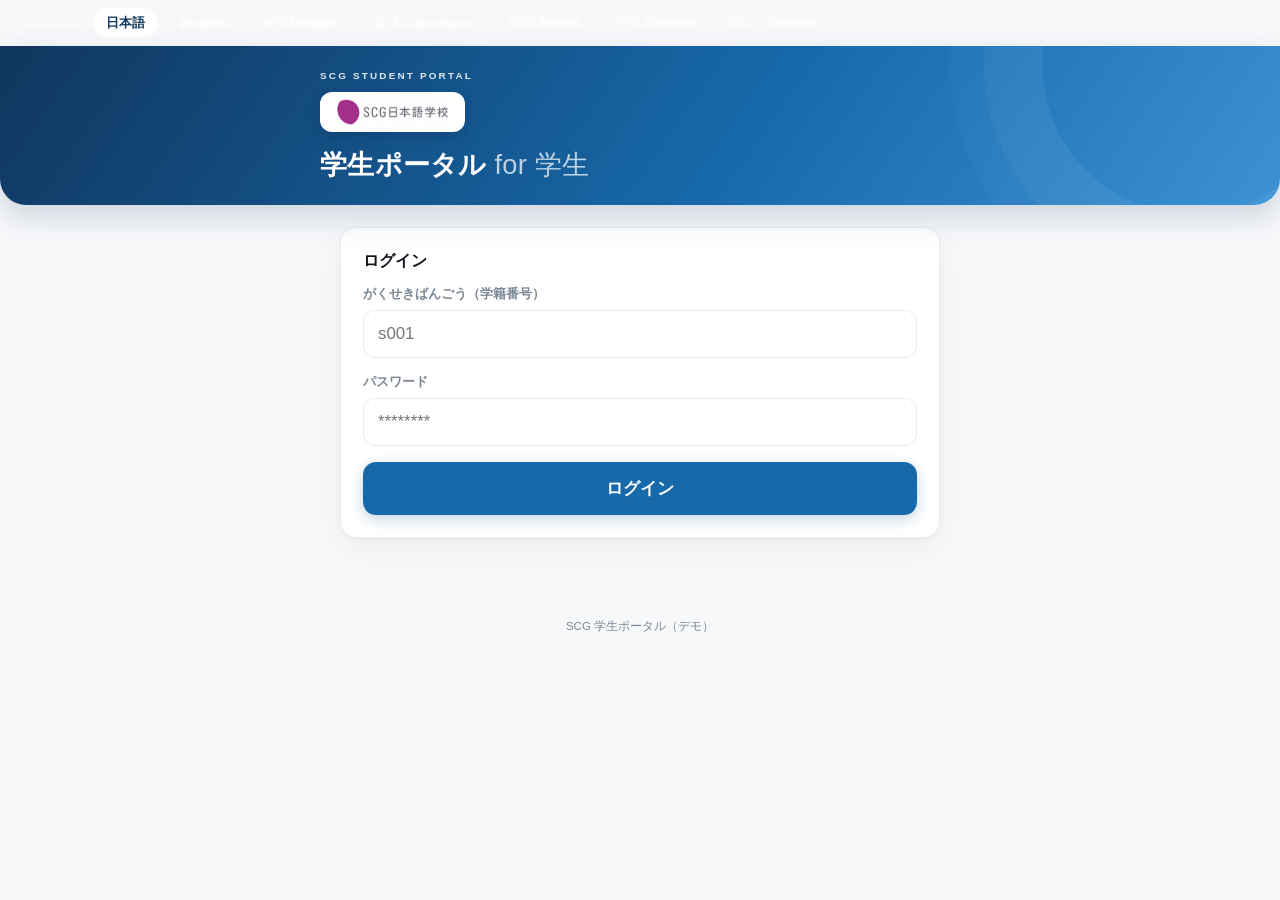
==== src/index.html @ fb4e8580 "学生ポータル: アンケートを4本に（一覧画面・提出済みは下へ沈む）＋定義を1か所に - 定義 assets/surveys.js（しんろ／すまい／アルバイトとけんこう／がくひ）を新設。   学生画面と" ====
<!DOCTYPE html>
<html lang="ja">
<head>
<meta charset="UTF-8">
<meta name="viewport" content="width=device-width, initial-scale=1">
<title>SCG 学生ポータル</title>
<meta name="theme-color" content="#10365e">
<link rel="stylesheet" href="assets/app.css">
<link rel="stylesheet" href="assets/preview.css">
</head>
<body>
<div class="langbar">
  <div class="langin">
    <span class="langlbl">Language</span>
    <button class="lang" type="button" data-lang="ja" aria-pressed="true">日本語</button>
    <button class="lang" type="button" data-lang="en" aria-pressed="false">English</button>
    <button class="lang" type="button" data-lang="bn" aria-pressed="false"><span class="native">বাংলা</span> Bengali</button>
    <button class="lang" type="button" data-lang="my" aria-pressed="false"><span class="native">မြန်မာ</span> Burmese</button>
    <button class="lang" type="button" data-lang="ne" aria-pressed="false"><span class="native">नेपाली</span> Nepali</button>
    <button class="lang" type="button" data-lang="zh" aria-pressed="false"><span class="native">中文</span> Chinese</button>
    <button class="lang" type="button" data-lang="si" aria-pressed="false"><span class="native">සිංහල</span> Sinhala</button>
  </div>
</div>
<header>
  <div class="hin">
    <div class="eyebrow">SCG Student Portal</div>
    <div class="plate"><img src="assets/logo-school.png" alt="学校ロゴ"></div>
    <h1>学生ポータル <span class="thin">for 学生</span></h1>
  </div>
</header>
<main>

  <!-- ログイン -->
  <section id="scr-login" hidden>
    <div class="panel">
      <h2>ログイン</h2>
      <div class="field">
        <label for="in-no">がくせきばんごう（学籍番号）</label>
        <input id="in-no" type="text" autocomplete="username" autocapitalize="none" placeholder="s001">
      </div>
      <div class="field">
        <label for="in-pw">パスワード</label>
        <input id="in-pw" type="password" autocomplete="current-password" placeholder="********">
      </div>
      <button class="btn" id="btn-login">ログイン</button>
      <div class="msg" id="login-msg"></div>
    </div>
  </section>

  <!-- マイページ -->
  <section id="scr-mypage" hidden>
    <div class="panel">
      <div class="me">
        <div class="avatar">🎓</div>
        <div>
          <div class="mename" id="my-name"></div>
          <div class="memeta"><span class="chip" id="my-class"></span><span id="my-no"></span></div>
        </div>
      </div>
    </div>
    <div class="sechead">いま動きます</div>
    <div class="list">
      <button class="row" id="btn-gotest" style="--c:#1769aa">
        <span class="bar"></span>
        <span class="txt">
          <span class="sb">Quiz</span>
          <span class="nm">テストを うける</span>
          <span class="ds">2つから えらぶ もんだい。すぐに てんすうが でます</span>
        </span>
        <span class="go"></span>
      </button>
      <button class="row" id="btn-gosurvey" style="--c:#2f9e44">
        <span class="bar"></span>
        <span class="txt">
          <span class="sb">Survey</span>
          <span class="nm">アンケートに こたえる<span class="badge-done" id="survey-done-badge" hidden>ていしゅつ済み</span></span>
          <span class="ds">しんろ・すまい・アルバイト・がくひ の 4つ</span>
        </span>
        <span class="go"></span>
      </button>
    </div>

    <div class="sechead">これから作る画面（イメージ）</div>
    <div class="list">
      <button class="row" data-go="grades" style="--c:#1769aa"><span class="bar"></span>
        <span class="txt"><span class="sb">Record</span><span class="nm">せいせき（成績）</span>
        <span class="ds">JLPT・JPT・定期試験・模試・出席率</span></span><span class="go"></span></button>
      <button class="row" data-go="news" style="--c:#c77700"><span class="bar"></span>
        <span class="txt"><span class="sb">News</span><span class="nm">おしらせ</span>
        <span class="ds">試験の日程・休みの期間・大事な連絡</span></span><span class="go"></span></button>
      <button class="row" data-go="jobs" style="--c:#7b5cd6"><span class="bar"></span>
        <span class="txt"><span class="sb">Job</span><span class="nm">アルバイト</span>
        <span class="ds">求人と、28時間ルールの注意</span></span><span class="go"></span></button>
      <button class="row" data-go="schools" style="--c:#1f7a8c"><span class="bar"></span>
        <span class="txt"><span class="sb">Schools</span><span class="nm">しんがく先の情報</span>
        <span class="ds">専門学校・大学の一覧と出願の締切</span></span><span class="go"></span></button>
      <button class="row" data-go="voices" style="--c:#0f9b8e"><span class="bar"></span>
        <span class="txt"><span class="sb">Voices</span><span class="nm">せんぱいの声</span>
        <span class="ds">いま進学先にいる卒業生へのインタビュー</span></span><span class="go"></span></button>
    </div>

    <div class="inpanel">
      <div class="msg" id="my-msg"></div>
      <button class="btn ghost" id="btn-logout" style="margin-top:8px;">ログアウト</button>
    </div>
  </section>

  <!-- テスト一覧 -->
  <section id="scr-quizlist" hidden>
    <div class="backrow">
      <button class="backbtn" data-back><i></i> もどる</button>
      <span class="backtitle">テストを うける</span>
    </div>
    <div class="list" id="quiz-list"></div>
    <div class="inpanel"><div class="msg" id="list-msg"></div></div>
  </section>

  <!-- 出題 -->
  <section id="scr-quiz" hidden>
    <div class="panel">
      <div class="qbar">
        <span class="qnum" id="qnum"></span>
        <div class="track"><div class="fill" id="qfill" style="width:0%"></div></div>
      </div>
      <div class="prompt" id="qprompt"></div>
      <button class="choice" id="ch-a"><span class="mark">A</span><span id="ch-a-txt"></span></button>
      <button class="choice" id="ch-b"><span class="mark">B</span><span id="ch-b-txt"></span></button>
      <button class="btn" id="btn-next" disabled style="margin-top:6px;">つぎへ</button>
      <div class="msg" id="quiz-msg"></div>
    </div>
  </section>

  <!-- テスト結果 -->
  <section id="scr-result" hidden>
    <div class="panel">
      <div class="score">
        <div class="big" id="r-score"></div>
        <div class="of" id="r-of"></div>
      </div>
    </div>
    <div class="panel">
      <h2>こたえの かくにん</h2>
      <div id="r-list"></div>
    </div>
    <div class="inpanel">
      <button class="btn" id="btn-r-home">マイページへ もどる</button>
    </div>
  </section>

  <!-- アンケート一覧（まだ → ていしゅつ済み の順。定義は assets/surveys.js） -->
  <section id="scr-surveylist" hidden>
    <div class="backrow">
      <button class="backbtn" data-back><i></i> もどる</button>
      <span class="backtitle">アンケート</span>
    </div>
    <div class="inpanel"><div class="msg" id="surveylist-msg"></div></div>
    <div class="list" id="survey-list"></div>
  </section>

  <!-- アンケート回答（定義から質問を組み立てる） -->
  <section id="scr-survey" hidden>
    <div class="backrow">
      <button class="backbtn" id="btn-survey-back"><i></i> もどる</button>
      <span class="backtitle" id="survey-title"></span>
    </div>
    <div class="panel">
      <div id="survey-intro" style="font-size:.9rem;color:var(--sub);line-height:1.85;margin-bottom:18px;"></div>
      <div id="survey-fields"></div>
      <button class="btn" id="btn-survey-submit">そうしん（送信）</button>
      <div class="msg" id="survey-msg"></div>
    </div>
  </section>

  <!-- ══════ ここから下は「画面イメージ」。Supabaseにはつながらない ══════
       画面イメージは 成績・お知らせ・アルバイト・進学先・先輩の声 の5本だけ。
       テストとアンケートは上の「動く画面」が本物なので、イメージ側には置かない（2026-09-03 重複を削除）。 ══════ -->
  <div class="app" data-lang="ja">


<!-- ══════════ 成績 ══════════ -->
<section data-screen="grades" hidden>
  <div class="backrow"><button class="backbtn" type="button" data-back><i></i> もどる</button></div>

  <div class="panel">
    <h2>出席率</h2>
    <p class="lede">入管が見ている数字です。90%より下げないでください。</p>
    <div class="meter">
      <div class="meterhead">
        <div class="big">94.2<small>%</small></div>
        <span class="pill ok">良好</span>
      </div>
      <div class="track"><div class="fill" style="width:94.2%"></div></div>
      <div class="limit"><i style="left:90%"></i><span style="left:90%">90%ライン</span></div>
    </div>
    <div class="note">今学期は121日のうち<b>7日</b>休んでいます。そのうち2日はまだ理由が届いていません。
      事務所に届を出せば、記録を見直せます。</div>
  </div>

  <div class="panel">
    <h2>JLPT</h2>
    <p class="lede">合格した級は、ずっとあなたのものです。次の試験は 2026年12月7日。</p>
    <div class="ladder">
      <div class="step done"><div class="lv">N5</div><div class="st">合格</div></div>
      <div class="step done"><div class="lv">N4</div><div class="st">合格</div></div>
      <div class="step done"><div class="lv">N3</div><div class="st">合格</div></div>
      <div class="step now"><div class="lv">N2</div><div class="st">申込済</div></div>
      <div class="step"><div class="lv">N1</div><div class="st">—</div></div>
    </div>
    <dl class="kv">
      <dt>前回の結果</dt><dd>N3 — 108 / 180（2025年12月）</dd>
      <dt>申込中</dt><dd>N2 — 2026年12月</dd>
    </dl>
  </div>

  <div class="panel">
    <h2>JPT</h2>
    <p class="lede">いちばん良かった点数を使います。最新の点数ではありません。</p>
    <div class="spark">
      <svg viewBox="0 0 320 88" role="img" aria-label="JPTの点数：2025年10月 445点、2026年2月 480点、2026年5月 520点、2026年7月 555点">
        <line x1="34" y1="8" x2="316" y2="8" stroke="#eceff3" stroke-width="1"></line>
        <line x1="34" y1="34" x2="316" y2="34" stroke="#eceff3" stroke-width="1"></line>
        <line x1="34" y1="60" x2="316" y2="60" stroke="#eceff3" stroke-width="1"></line>
        <text x="30" y="12" text-anchor="end" font-size="9" fill="#7b8794">600</text>
        <text x="30" y="38" text-anchor="end" font-size="9" fill="#7b8794">500</text>
        <text x="30" y="64" text-anchor="end" font-size="9" fill="#7b8794">400</text>
        <path d="M52 74 L140 65 L228 52 L306 43 L306 60 L228 60 L140 60 L52 60 Z" fill="#1769aa" opacity=".08"></path>
        <polyline points="52,74 140,65 228,52 306,43" fill="none" stroke="#1769aa" stroke-width="2.5"
          stroke-linecap="round" stroke-linejoin="round"></polyline>
        <circle cx="52" cy="74" r="3" fill="#fff" stroke="#1769aa" stroke-width="2"></circle>
        <circle cx="140" cy="65" r="3" fill="#fff" stroke="#1769aa" stroke-width="2"></circle>
        <circle cx="228" cy="52" r="3" fill="#fff" stroke="#1769aa" stroke-width="2"></circle>
        <circle cx="306" cy="43" r="4.5" fill="#1769aa"></circle>
        <text x="306" y="33" text-anchor="end" font-size="11" font-weight="700" fill="#10365e">555</text>
      </svg>
      <div class="sparkfoot"><span>2025-10</span><span>2026-02</span><span>2026-05</span><span>2026-07</span></div>
    </div>
  </div>

  <div class="panel">
    <h2>定期試験 — 2026年度 第1回</h2>
    <p class="lede">科目ごとに重みが違います。点数のほとんどは文法で決まります。</p>
    <div class="meterhead" style="margin-top:2px">
      <div class="big">78<small> / 100</small></div>
      <span class="pill ok">クラス平均（71）より上</span>
    </div>
    <div class="skills">
      <div class="skill">
        <span class="nmw">文法 <em>配点 60</em></span><span class="sc">49<s> / 60</s></span>
        <span class="t"><i style="width:81.7%"></i></span>
      </div>
      <div class="skill">
        <span class="nmw">会話 <em>配点 20</em></span><span class="sc">17<s> / 20</s></span>
        <span class="t"><i style="width:85%"></i></span>
      </div>
      <div class="skill">
        <span class="nmw">漢字 <em>配点 10</em></span><span class="sc">8<s> / 10</s></span>
        <span class="t"><i style="width:80%"></i></span>
      </div>
      <div class="skill low">
        <span class="nmw">読解 <em>配点 5</em></span><span class="sc">2<s> / 5</s></span>
        <span class="t"><i style="width:40%"></i></span>
      </div>
      <div class="skill">
        <span class="nmw">聴解 <em>配点 5</em></span><span class="sc">2<s> / 5</s></span>
        <span class="t"><i style="width:40%"></i></span>
      </div>
    </div>
    <div class="note">いま一番弱いのは読解です。この試験では5点しかありませんが、
      <b>JLPTでは60点</b>あります。12月までに練習しておきましょう。</div>
  </div>

  <div class="panel">
    <h2>模試（N2）</h2>
    <div class="meterhead" style="margin-top:2px">
      <div class="big">112<small> / 180</small></div>
      <span class="pill warn">ぎりぎり</span>
    </div>
    <dl class="kv">
      <dt>言語知識</dt><dd>41 / 60</dd>
      <dt>読解</dt><dd>28 / 60</dd>
      <dt>聴解</dt><dd>43 / 60</dd>
    </dl>
    <div class="note">模試は「<b>まだ早い</b>」と教えてくれますが、「受かる」とは言えません。
      去年N2に合格した人は、この模試で<b>110点以上</b>でした。ちょうどその線の上です。</div>
  </div>

  <div class="panel">
    <h2>これまでの伸び</h2>
    <p class="lede">定期試験の点数を、学期ごとに並べています。</p>
    <div class="hist">
      <div class="hrow"><span class="hl">2025 第2回</span><span class="ht"><i style="width:58%"></i></span>
        <span class="hv">58</span></div>
      <div class="hrow"><span class="hl">2025 第3回</span><span class="ht"><i style="width:64%"></i></span>
        <span class="hv">64<em class="up">+6</em></span></div>
      <div class="hrow"><span class="hl">2026 第1回</span><span class="ht"><i style="width:71%"></i></span>
        <span class="hv">71<em class="up">+7</em></span></div>
      <div class="hrow"><span class="hl">2026 第2回</span><span class="ht"><i style="width:78%"></i></span>
        <span class="hv">78<em class="up">+7</em></span></div>
    </div>
    <div class="note">毎回、上がっています。点数の大半は文法なので、そこは今のやり方を続けてください。
      あとは読解に時間を使いましょう。</div>
  </div>

  <div class="panel">
    <h2>月ごとの出席率</h2>
    <p class="lede">1か月低くても問題ありません。3か月続くと危ないです。</p>
    <div class="months">
      <div class="mo"><div class="mb"><i style="height:97%"></i></div><div class="ml">4月</div><div class="mv">97%</div></div>
      <div class="mo"><div class="mb"><i style="height:95%"></i></div><div class="ml">5月</div><div class="mv">95%</div></div>
      <div class="mo"><div class="mb warn"><i style="height:88%"></i></div><div class="ml">6月</div><div class="mv">88%</div></div>
      <div class="mo"><div class="mb"><i style="height:96%"></i></div><div class="ml">7月</div><div class="mv">96%</div></div>
      <div class="mo"><div class="mb"><i style="height:93%"></i></div><div class="ml">8月</div><div class="mv">93%</div></div>
      <div class="mo"><div class="mb"><i style="height:96%"></i></div><div class="ml">9月</div><div class="mv">96%</div></div>
    </div>
    <div class="note">6月が低いのは、1週間に5日休んだためです。3日以上体調が悪いときは事務所に連絡してください。
      診断書があれば、記録の付け方が変わります。</div>
  </div>
</section>

<!-- ══════════ お知らせ ══════════ -->
<section data-screen="news" hidden>
  <div class="backrow"><button class="backbtn" type="button" data-back><i></i> もどる</button></div>
  <div class="sechead"><span>学校からのお知らせ</span><span class="upd">更新 2026-09-03</span></div>
  <div class="list">
    <div class="item unread">
      <div class="top"><span class="date">2026-09-02</span><span class="pill ng">重要</span></div>
      <div class="ttl">12月JLPTの申込は 9月19日まで</div>
      <div class="bd">申込は学校がまとめて行います。9月19日（金）までに、3,500円と写真1枚を事務所へ。
        これを逃すと、12月の試験は受けられません。</div>
    </div>
    <div class="item unread">
      <div class="top"><span class="date">2026-09-01</span><span class="pill ng">ビザ</span></div>
      <div class="ttl">在留カードの更新は3か月前から</div>
      <div class="bd">2027年3月より前に期限が来る人は、今月中に事務所へ来てください。
        入管は出席率を見ます。先に「成績」の画面で自分の数字を確認しておきましょう。</div>
    </div>
    <div class="item unread">
      <div class="top"><span class="date">2026-08-30</span><span class="pill warn">日程</span></div>
      <div class="ttl">定期試験：10月8日〜10日</div>
      <div class="bd">A-1クラスは午前です（奇数のクラスが午前）。10分前には来てください。
        鉛筆と学生証を忘れずに。</div>
    </div>
    <div class="item">
      <div class="top"><span class="date">2026-08-28</span><span class="pill flat">イベント</span></div>
      <div class="ttl">オープンキャンパスのバス — 10月12日 9:00</div>
      <div class="bd">大阪の専門学校3校をまわる無料バスです。20席。
        10月5日までに、職員室前の紙に名前を書いてください。</div>
    </div>
    <div class="item">
      <div class="top"><span class="date">2026-08-22</span><span class="pill flat">休み</span></div>
      <div class="ttl">9月21日〜25日は学校が休みです</div>
      <div class="bd">秋休みです。事務所も閉まります。アルバイト先に出す証明書が必要な人は、
        9月19日までに申し込んでください。</div>
    </div>
    <div class="item">
      <div class="top"><span class="date">2026-08-18</span><span class="pill warn">健康</span></div>
      <div class="ttl">健康診断（無料） — 9月30日</div>
      <div class="bd">全員参加です。30分くらいで終わります。2時間前から食べないでください。
        自分の時間は掲示板に貼ってあります。</div>
    </div>
    <div class="item">
      <div class="top"><span class="date">2026-08-10</span><span class="pill flat">生活</span></div>
      <div class="ttl">引っ越したら学校にも教えてください</div>
      <div class="bd">住所が変わったら、14日以内に市役所へ届けます。学校にも教えてください。
        入管は在留カードの住所を見ています。</div>
    </div>
    <div class="item">
      <div class="top"><span class="date">2026-08-04</span><span class="pill flat">生活</span></div>
      <div class="ttl">この区のゴミ出しルールが変わりました</div>
      <div class="bd">燃えるゴミは火曜と金曜、プラスチックは水曜になりました。
        6か国語の絵入り案内が、玄関の掲示板にあります。</div>
    </div>
  </div>
</section>

<!-- ══════════ アルバイト ══════════ -->
<section data-screen="jobs" hidden>
  <div class="backrow"><button class="backbtn" type="button" data-back><i></i> もどる</button></div>

  <div class="panel">
    <h2>応募する前に</h2>
    <p class="lede">これは学校の決まりではなく、入管の決まりです。</p>
    <div class="note">働けるのは<b>1週間に28時間</b>までです。長い休みの期間は1日8時間まで。
      在留カードに<b>資格外活動許可</b>が必要です。
      働いてはいけない仕事もあります（お酒を出す店、パチンコなど）。</div>
    <div class="note" style="margin-top:9px"><b>まず事務所に相談してください。</b>求人の紙を持ってきてください。
      先生が時間と仕事の内容を一緒に確認します。5分で終わりますが、これで在留資格を守れた学生がいます。</div>
  </div>

  <div class="sechead"><span>募集中の仕事</span><span class="upd">更新 2026-08-28</span></div>
  <div class="list">
    <div class="item">
      <div class="top"><span class="pill ok">募集中</span><span class="date">2026-08-28 掲載</span></div>
      <div class="ttl">コンビニ — 朝のシフト</div>
      <dl class="kv">
        <dt>時給</dt><dd>1,150円</dd>
        <dt>時間</dt><dd>6:00〜9:00 · 週3〜4日</dd>
        <dt>場所</dt><dd>学校から徒歩8分</dd>
        <dt>日本語</dt><dd>N4以上</dd>
        <dt>ひとこと</dt><dd>午前の授業の人に向いています（学校の前に終わります）</dd>
      </dl>
    </div>
    <div class="item">
      <div class="top"><span class="pill ok">募集中</span><span class="date">2026-08-26 掲載</span></div>
      <div class="ttl">スーパー — 品出し</div>
      <dl class="kv">
        <dt>時給</dt><dd>1,180円</dd>
        <dt>時間</dt><dd>18:00〜21:00 · 週4日</dd>
        <dt>場所</dt><dd>自転車で12分</dd>
        <dt>日本語</dt><dd>N5以上</dd>
        <dt>ひとこと</dt><dd>お客さんと話すことは少ないです</dd>
      </dl>
    </div>
    <div class="item">
      <div class="top"><span class="pill ok">募集中</span><span class="date">2026-08-20 掲載</span></div>
      <div class="ttl">ホテル — 客室清掃</div>
      <dl class="kv">
        <dt>時給</dt><dd>1,220円</dd>
        <dt>時間</dt><dd>10:00〜15:00 · 土日</dd>
        <dt>場所</dt><dd>京都駅の近く</dd>
        <dt>日本語</dt><dd>N5以上</dd>
        <dt>ひとこと</dt><dd>土日だけなので、28時間を超えにくいです</dd>
      </dl>
    </div>
    <div class="item">
      <div class="top"><span class="pill warn">あと2人</span><span class="date">2026-08-14 掲載</span></div>
      <div class="ttl">飲食店 — キッチン補助</div>
      <dl class="kv">
        <dt>時給</dt><dd>1,100円（まかない付き）</dd>
        <dt>時間</dt><dd>17:30〜21:30 · 週3日</dd>
        <dt>場所</dt><dd>徒歩15分</dd>
        <dt>日本語</dt><dd>N4以上</dd>
        <dt>ひとこと</dt><dd>洗い物と仕込みです。接客はありません。</dd>
      </dl>
    </div>
    <div class="item">
      <div class="top"><span class="pill warn">あと2人</span><span class="date">2026-08-08 掲載</span></div>
      <div class="ttl">倉庫 — 荷物の仕分け</div>
      <dl class="kv">
        <dt>時給</dt><dd>1,300円</dd>
        <dt>時間</dt><dd>9:00〜14:00 · 土日</dd>
        <dt>場所</dt><dd>電車で25分</dd>
        <dt>日本語</dt><dd>なくても大丈夫</dd>
        <dt>ひとこと</dt><dd>体を使う仕事です。安全靴は貸してもらえます。</dd>
      </dl>
    </div>
    <div class="item">
      <div class="top"><span class="pill flat">締切</span><span class="date">2026-07-30 掲載</span></div>
      <div class="ttl">弁当工場 — 夕方のシフト</div>
      <dl class="kv">
        <dt>時給</dt><dd>1,100円</dd>
        <dt>時間</dt><dd>17:00〜21:00</dd>
        <dt>場所</dt><dd>バスで20分</dd>
        <dt>日本語</dt><dd>なくても大丈夫</dd>
      </dl>
    </div>
  </div>
</section>

<!-- ══════════ 進学先 ══════════ -->
<section data-screen="schools" hidden>
  <div class="backrow"><button class="backbtn" type="button" data-back><i></i> もどる</button></div>
  <div class="panel">
    <h2>進学先の情報</h2>
    <p class="lede">この3年で、この学校から進学した先です。
      出願の締切は「もうすぐ」ではなく、日付で書いてあります。</p>
    <div class="note">赤い点は、締切まで6週間を切っているという意味です。
      このページは人が手で更新しています。学校のホームページも必ず確認してください。</div>
  </div>

  <div class="sechead"><span>専門学校</span><span class="upd">更新 2026-08-25</span></div>
  <div class="list">
    <div class="sc-card">
      <div class="sc-top">
        <span class="sc-logo">IT</span>
        <span>
          <span class="sc-nm">大阪情報ITカレッジ</span>
          <span class="sc-me">大阪 · 2年 · 2026年に3名が進学</span>
        </span>
      </div>
      <div class="sc-tags"><span class="tag">N2必要</span><span class="tag">寮あり</span>
        <span class="tag">奨学金</span><span class="tag">年 1,180,000円</span></div>
      <div class="deadline"><span class="dot"></span>出願締切 2026-10-15 · オープンキャンパス 2026-09-28</div>
    </div>
    <div class="sc-card">
      <div class="sc-top">
        <span class="sc-logo">HT</span>
        <span>
          <span class="sc-nm">京都ホテル・観光専門学校</span>
          <span class="sc-me">京都 · 2年 · 2026年に5名が進学</span>
        </span>
      </div>
      <div class="sc-tags"><span class="tag">N3必要</span><span class="tag">インターン</span>
        <span class="tag">制服あり</span><span class="tag">年 1,050,000円</span></div>
      <div class="deadline"><span class="dot"></span>出願締切 2026-10-31 · オープンキャンパス 2026-10-05</div>
    </div>
    <div class="sc-card">
      <div class="sc-top">
        <span class="sc-logo">介護</span>
        <span>
          <span class="sc-nm">関西介護福祉カレッジ</span>
          <span class="sc-me">大阪 · 2年 · 2026年に2名が進学</span>
        </span>
      </div>
      <div class="sc-tags"><span class="tag">N3必要</span><span class="tag">卒業後の就職あり</span>
        <span class="tag">学費減免</span><span class="tag">年 980,000円</span></div>
      <div class="deadline"><span class="dot"></span>出願締切 2026-10-20 · オープンキャンパス 2026-09-21</div>
    </div>
    <div class="sc-card">
      <div class="sc-top">
        <span class="sc-logo">DA</span>
        <span>
          <span class="sc-nm">神戸デザイン&amp;アニメ学院</span>
          <span class="sc-me">神戸 · 3年 · 2025年に1名が進学</span>
        </span>
      </div>
      <div class="sc-tags"><span class="tag">N2必要</span><span class="tag">作品提出あり</span>
        <span class="tag">年 1,320,000円</span></div>
      <div class="deadline far"><span class="dot"></span>出願締切 2026-12-05 · オープンキャンパス 2026-11-09</div>
    </div>
  </div>

  <div class="sechead"><span>大学</span><span class="upd">更新 2026-08-25</span></div>
  <div class="list">
    <div class="sc-card">
      <div class="sc-top">
        <span class="sc-logo">大A</span>
        <span>
          <span class="sc-nm">関西国際大学 — 経営学部</span>
          <span class="sc-me">大阪 · 4年 · 2026年に1名が進学</span>
        </span>
      </div>
      <div class="sc-tags"><span class="tag">N2必要</span><span class="tag">EJU必要</span>
        <span class="tag">日本語で面接</span><span class="tag">年 1,240,000円</span></div>
      <div class="deadline far"><span class="dot"></span>出願締切 2026-11-28 · EJUは11月試験</div>
    </div>
    <div class="sc-card">
      <div class="sc-top">
        <span class="sc-logo">大B</span>
        <span>
          <span class="sc-nm">京都文化大学 — グローバル学部</span>
          <span class="sc-me">京都 · 4年 · まだ進学者なし</span>
        </span>
      </div>
      <div class="sc-tags"><span class="tag">N2必要</span><span class="tag">EJU必要</span>
        <span class="tag">小論文</span><span class="tag">年 1,380,000円</span></div>
      <div class="deadline far"><span class="dot"></span>出願締切 2026-12-12</div>
    </div>
  </div>
</section>

<!-- ══════════ 先輩の声 ══════════ -->
<section data-screen="voices" hidden>
  <div class="backrow"><button class="backbtn" type="button" data-back><i></i> もどる</button></div>
  <div class="panel">
    <h2>先輩の声</h2>
    <p class="lede">卒業生に、同じ6つの質問をしています。だから学校どうしを同じ形で比べられます。
      1〜2年前に、この教室に座っていた人たちです。</p>
  </div>
  <div class="sechead"><span>インタビュー</span><span class="upd">更新 2026-07-15</span></div>
  <div class="list">
    <div class="voice">
      <div class="who">
        <span class="ini">A</span>
        <span><span class="nmv">卒業生 A さん</span><span class="sch">IT系専門学校（大阪）· 2年生</span></span>
      </div>
      <dl>
        <dt>入学して意外だったこと</dt>
        <dd>ほとんどの授業がグループワークでした。聞いてノートを取るだけだと思っていたのに、
          毎日、日本語で話さないといけません。</dd>
        <dt>学費以外にかかったお金</dt>
        <dd>最初の月に、パソコンと教科書で4万円くらい。</dd>
        <dt>本当に必要な日本語力</dt>
        <dd>募集要項にはN2と書いてありますが、最初の学期はN3くらいの会話でなんとかなります。
          大変なのは教科書を読むほうです。</dd>
        <dt>入学前にやっておけばよかったこと</dt>
        <dd>日本語のタイピング。半年くらい、みんなより遅かったです。</dd>
      </dl>
    </div>
    <div class="voice">
      <div class="who">
        <span class="ini">B</span>
        <span><span class="nmv">卒業生 B さん</span><span class="sch">ホテル・観光専門学校（京都）· 1年生</span></span>
      </div>
      <dl>
        <dt>入学して意外だったこと</dt>
        <dd>制服と髪型の決まりがありました。応募する前は誰も教えてくれませんでした。</dd>
        <dt>1日のスケジュール</dt>
        <dd>8:40 学校、15:30 終わり、17:00〜21:00 アルバイト。水曜日は休みです。</dd>
        <dt>アルバイトとの両立</dt>
        <dd>できます。ただしインターンの月はできません。その前にお金を貯めてください。</dd>
        <dt>入学前にやっておけばよかったこと</dt>
        <dd>敬語の練習。面接の2週間前にやっと覚えました。</dd>
      </dl>
    </div>
    <div class="voice">
      <div class="who">
        <span class="ini">C</span>
        <span><span class="nmv">卒業生 C さん</span><span class="sch">介護福祉の専門学校（大阪）· 2年生</span></span>
      </div>
      <dl>
        <dt>入学して意外だったこと</dt>
        <dd>1年生のうちに、学校が就職先を見つけてくれました。自分で探さなくてよかったです。</dd>
        <dt>学費以外にかかったお金</dt>
        <dd>ほとんどありません。制服が12,000円と、実習用の靴くらい。</dd>
        <dt>本当に必要な日本語力</dt>
        <dd>聴解がいちばん大事です。お年寄りは小さい声で、方言も使います。
          読解は思ったより簡単でした。</dd>
        <dt>入学前にやっておけばよかったこと</dt>
        <dd>決める前に一度、介護施設を見ておくこと。見てから決めたほうがいい仕事です。</dd>
      </dl>
    </div>
    <div class="voice">
      <div class="who">
        <span class="ini">D</span>
        <span><span class="nmv">卒業生 D さん</span><span class="sch">大学 経営学部 · 1年生</span></span>
      </div>
      <dl>
        <dt>入学して意外だったこと</dt>
        <dd>誰も出席を確認しません。何も言われないまま、単位を落とすことがあります。</dd>
        <dt>1日のスケジュール</dt>
        <dd>1日3〜4コマで、あいだが長く空きます。その時間は図書館で使っています。</dd>
        <dt>本当に必要な日本語力</dt>
        <dd>書く力です。どの授業も最後に800〜1,200字のレポートが出ます。</dd>
        <dt>入学前にやっておけばよかったこと</dt>
        <dd>EJUの勉強をもっと早く。3か月前に始めたのでは遅かったです。</dd>
      </dl>
    </div>
    <div class="voice">
      <div class="who">
        <span class="ini">E</span>
        <span><span class="nmv">卒業生 E さん</span><span class="sch">就職（食品会社・大阪）· 2年目</span></span>
      </div>
      <dl>
        <dt>入学して意外だったこと</dt>
        <dd>面接で日本語のことは聞かれませんでした。「なぜ日本を選んだか」「5年後どうしたいか」でした。</dd>
        <dt>本当に必要な日本語力</dt>
        <dd>応募の条件はN2でした。働き始めてから大変なのは電話です。</dd>
        <dt>お金のこと</dt>
        <dd>最初の給料は税引き前で195,000円。家賃は58,000円。足りますが、余裕はありません。</dd>
        <dt>入学前にやっておけばよかったこと</dt>
        <dd>卒業の1年前から探し始めること。会社の募集はとても早く締め切られます。</dd>
      </dl>
    </div>
  </div>
</section>


  </div>
  <div class="app" data-lang="en" hidden>


<!-- ══════════ GRADES ══════════ -->
<section data-screen="grades" hidden>
  <div class="backrow"><button class="backbtn" type="button" data-back><i></i> Back</button></div>

  <div class="panel">
    <h2>Attendance</h2>
    <p class="lede">Immigration checks this number. Keep it above 90%.</p>
    <div class="meter">
      <div class="meterhead">
        <div class="big">94.2<small>%</small></div>
        <span class="pill ok">Good</span>
      </div>
      <div class="track"><div class="fill" style="width:94.2%"></div></div>
      <div class="limit"><i style="left:90%"></i><span style="left:90%">90% line</span></div>
    </div>
    <div class="note">Absent <b>7 days</b> of 121 school days this term. Two of them are not yet
      explained — bring a note to the office to have them reviewed.</div>
  </div>

  <div class="panel">
    <h2>JLPT</h2>
    <p class="lede">You keep the level you passed. Next test is 2026-12-07.</p>
    <div class="ladder">
      <div class="step done"><div class="lv">N5</div><div class="st">Passed</div></div>
      <div class="step done"><div class="lv">N4</div><div class="st">Passed</div></div>
      <div class="step done"><div class="lv">N3</div><div class="st">Passed</div></div>
      <div class="step now"><div class="lv">N2</div><div class="st">Applied</div></div>
      <div class="step"><div class="lv">N1</div><div class="st">—</div></div>
    </div>
    <dl class="kv">
      <dt>Last result</dt><dd>N3 — 108 / 180 (2025-12)</dd>
      <dt>Applied for</dt><dd>N2 — December 2026</dd>
    </dl>
  </div>

  <div class="panel">
    <h2>JPT</h2>
    <p class="lede">Your best score is used, not your latest one.</p>
    <div class="spark">
      <svg viewBox="0 0 320 88" role="img" aria-label="JPT scores: 445 in 2025-10, 480 in 2026-02, 520 in 2026-05, 555 in 2026-07">
        <line x1="34" y1="8" x2="316" y2="8" stroke="#eceff3" stroke-width="1"></line>
        <line x1="34" y1="34" x2="316" y2="34" stroke="#eceff3" stroke-width="1"></line>
        <line x1="34" y1="60" x2="316" y2="60" stroke="#eceff3" stroke-width="1"></line>
        <text x="30" y="12" text-anchor="end" font-size="9" fill="#7b8794">600</text>
        <text x="30" y="38" text-anchor="end" font-size="9" fill="#7b8794">500</text>
        <text x="30" y="64" text-anchor="end" font-size="9" fill="#7b8794">400</text>
        <path d="M52 74 L140 65 L228 52 L306 43 L306 60 L228 60 L140 60 L52 60 Z" fill="#1769aa" opacity=".08"></path>
        <polyline points="52,74 140,65 228,52 306,43" fill="none" stroke="#1769aa" stroke-width="2.5"
          stroke-linecap="round" stroke-linejoin="round"></polyline>
        <circle cx="52" cy="74" r="3" fill="#fff" stroke="#1769aa" stroke-width="2"></circle>
        <circle cx="140" cy="65" r="3" fill="#fff" stroke="#1769aa" stroke-width="2"></circle>
        <circle cx="228" cy="52" r="3" fill="#fff" stroke="#1769aa" stroke-width="2"></circle>
        <circle cx="306" cy="43" r="4.5" fill="#1769aa"></circle>
        <text x="306" y="33" text-anchor="end" font-size="11" font-weight="700" fill="#10365e">555</text>
      </svg>
      <div class="sparkfoot"><span>2025-10</span><span>2026-02</span><span>2026-05</span><span>2026-07</span></div>
    </div>
  </div>

  <div class="panel">
    <h2>Term Exam — 1st term, 2026</h2>
    <p class="lede">Each part counts differently. Grammar decides most of your score.</p>
    <div class="meterhead" style="margin-top:2px">
      <div class="big">78<small> / 100</small></div>
      <span class="pill ok">Above class average (71)</span>
    </div>
    <div class="skills">
      <div class="skill">
        <span class="nmw">Grammar <em>weight 60</em></span><span class="sc">49<s> / 60</s></span>
        <span class="t"><i style="width:81.7%"></i></span>
      </div>
      <div class="skill">
        <span class="nmw">Conversation <em>weight 20</em></span><span class="sc">17<s> / 20</s></span>
        <span class="t"><i style="width:85%"></i></span>
      </div>
      <div class="skill">
        <span class="nmw">Kanji <em>weight 10</em></span><span class="sc">8<s> / 10</s></span>
        <span class="t"><i style="width:80%"></i></span>
      </div>
      <div class="skill low">
        <span class="nmw">Reading <em>weight 5</em></span><span class="sc">2<s> / 5</s></span>
        <span class="t"><i style="width:40%"></i></span>
      </div>
      <div class="skill">
        <span class="nmw">Listening <em>weight 5</em></span><span class="sc">2<s> / 5</s></span>
        <span class="t"><i style="width:40%"></i></span>
      </div>
    </div>
    <div class="note">Reading is your weakest part. It is only 5 points here, but it is
      <b>60 points on the JLPT</b> — practise it before December.</div>
  </div>

  <div class="panel">
    <h2>Mock Exam (N2)</h2>
    <div class="meterhead" style="margin-top:2px">
      <div class="big">112<small> / 180</small></div>
      <span class="pill warn">Borderline</span>
    </div>
    <dl class="kv">
      <dt>Language knowledge</dt><dd>41 / 60</dd>
      <dt>Reading</dt><dd>28 / 60</dd>
      <dt>Listening</dt><dd>43 / 60</dd>
    </dl>
    <div class="note">A mock exam can tell you to <b>wait</b>, but it cannot promise you will pass.
      Students who passed N2 scored <b>110 or more</b> on this mock — you are just on that line.</div>
  </div>

  <div class="panel">
    <h2>Your progress</h2>
    <p class="lede">Term exam score, term by term.</p>
    <div class="hist">
      <div class="hrow"><span class="hl">2025 · 2nd</span><span class="ht"><i style="width:58%"></i></span>
        <span class="hv">58</span></div>
      <div class="hrow"><span class="hl">2025 · 3rd</span><span class="ht"><i style="width:64%"></i></span>
        <span class="hv">64<em class="up">+6</em></span></div>
      <div class="hrow"><span class="hl">2026 · 1st</span><span class="ht"><i style="width:71%"></i></span>
        <span class="hv">71<em class="up">+7</em></span></div>
      <div class="hrow"><span class="hl">2026 · 2nd</span><span class="ht"><i style="width:78%"></i></span>
        <span class="hv">78<em class="up">+7</em></span></div>
    </div>
    <div class="note">You have gone up every term. Grammar carries most of the score,
      so keep doing what you are doing there — and give reading the time it needs.</div>
  </div>

  <div class="panel">
    <h2>Attendance by month</h2>
    <p class="lede">One low month will not fail you. Three will.</p>
    <div class="months">
      <div class="mo"><div class="mb"><i style="height:97%"></i></div><div class="ml">Apr</div><div class="mv">97%</div></div>
      <div class="mo"><div class="mb"><i style="height:95%"></i></div><div class="ml">May</div><div class="mv">95%</div></div>
      <div class="mo"><div class="mb warn"><i style="height:88%"></i></div><div class="ml">Jun</div><div class="mv">88%</div></div>
      <div class="mo"><div class="mb"><i style="height:96%"></i></div><div class="ml">Jul</div><div class="mv">96%</div></div>
      <div class="mo"><div class="mb"><i style="height:93%"></i></div><div class="ml">Aug</div><div class="mv">93%</div></div>
      <div class="mo"><div class="mb"><i style="height:96%"></i></div><div class="ml">Sep</div><div class="mv">96%</div></div>
    </div>
    <div class="note">June was low because of five absences in one week. If you are ill for more than
      three days, tell the office — with a doctor's note it can be recorded differently.</div>
  </div>
</section>

<!-- ══════════ NEWS ══════════ -->
<section data-screen="news" hidden>
  <div class="backrow"><button class="backbtn" type="button" data-back><i></i> Back</button></div>
  <div class="sechead"><span>News from school</span><span class="upd">Updated 2026-09-03</span></div>
  <div class="list">
    <div class="item unread">
      <div class="top"><span class="date">2026-09-02</span><span class="pill ng">Important</span></div>
      <div class="ttl">JLPT December application closes 2026-09-19</div>
      <div class="bd">The school applies for you. Bring 3,500 yen and one photo to the office
        by Friday 19 September. If you miss this, you cannot take the December test.</div>
    </div>
    <div class="item unread">
      <div class="top"><span class="date">2026-09-01</span><span class="pill ng">Visa</span></div>
      <div class="ttl">Residence card renewal — start 3 months early</div>
      <div class="bd">If your card expires before March 2027, come to the office this month.
        Immigration looks at your attendance, so check your number on the Grades page first.</div>
    </div>
    <div class="item unread">
      <div class="top"><span class="date">2026-08-30</span><span class="pill warn">Schedule</span></div>
      <div class="ttl">Term exam: 8–10 October</div>
      <div class="bd">Class A-1 takes the exam in the morning (odd-numbered classes are morning).
        Come 10 minutes early. Bring a pencil and your student card.</div>
    </div>
    <div class="item">
      <div class="top"><span class="date">2026-08-28</span><span class="pill flat">Event</span></div>
      <div class="ttl">Open campus bus — 12 October, 9:00</div>
      <div class="bd">Free bus to three vocational schools in Osaka. 20 seats.
        Put your name on the list outside the staff room by 5 October.</div>
    </div>
    <div class="item">
      <div class="top"><span class="date">2026-08-22</span><span class="pill flat">Holiday</span></div>
      <div class="ttl">School closed 21–25 September</div>
      <div class="bd">Autumn break. The office is closed too. If you need a certificate for
        your part-time job, ask before 19 September.</div>
    </div>
    <div class="item">
      <div class="top"><span class="date">2026-08-18</span><span class="pill warn">Health</span></div>
      <div class="ttl">Free health check — 30 September</div>
      <div class="bd">All students must attend. It takes about 30 minutes.
        Do not eat for 2 hours before your time. Your time is on the noticeboard.</div>
    </div>
    <div class="item">
      <div class="top"><span class="date">2026-08-10</span><span class="pill flat">Life</span></div>
      <div class="ttl">Tell us when you move house</div>
      <div class="bd">If you change your address, you must tell the city office within 14 days,
        and tell the school as well. Immigration uses the address on your residence card.</div>
    </div>
    <div class="item">
      <div class="top"><span class="date">2026-08-04</span><span class="pill flat">Life</span></div>
      <div class="ttl">Rubbish rules changed in this ward</div>
      <div class="bd">Burnable rubbish is now Tuesday and Friday. Plastic is Wednesday.
        A picture guide in six languages is on the noticeboard by the entrance.</div>
    </div>
  </div>
</section>

<!-- ══════════ JOBS ══════════ -->
<section data-screen="jobs" hidden>
  <div class="backrow"><button class="backbtn" type="button" data-back><i></i> Back</button></div>

  <div class="panel">
    <h2>Before you apply</h2>
    <p class="lede">These rules come from immigration, not from the school.</p>
    <div class="note">You may work <b>28 hours per week</b> at most. During long school holidays
      the limit is 8 hours per day. You need a <b>work permit</b> (資格外活動許可) on your residence card.
      Some jobs are not allowed at all — bars, pachinko, and similar places.</div>
    <div class="note" style="margin-top:9px"><b>Ask the office first.</b> Bring the job advertisement.
      A teacher will check the hours and the type of work with you before you apply. It takes 5 minutes
      and it has saved students their visa.</div>
  </div>

  <div class="sechead"><span>Openings</span><span class="upd">Updated 2026-08-28</span></div>
  <div class="list">
    <div class="item">
      <div class="top"><span class="pill ok">Accepting</span><span class="date">Posted 2026-08-28</span></div>
      <div class="ttl">Convenience store — morning shift</div>
      <dl class="kv">
        <dt>Pay</dt><dd>1,150 yen / hour</dd>
        <dt>Hours</dt><dd>06:00–09:00, 3–4 days a week</dd>
        <dt>Place</dt><dd>8 minutes walk from school</dd>
        <dt>Japanese</dt><dd>N4 or above</dd>
        <dt>Note</dt><dd>Good for morning classes — you finish before school starts</dd>
      </dl>
    </div>
    <div class="item">
      <div class="top"><span class="pill ok">Accepting</span><span class="date">Posted 2026-08-26</span></div>
      <div class="ttl">Supermarket — shelf stocking</div>
      <dl class="kv">
        <dt>Pay</dt><dd>1,180 yen / hour</dd>
        <dt>Hours</dt><dd>18:00–21:00, 4 days a week</dd>
        <dt>Place</dt><dd>12 minutes by bicycle</dd>
        <dt>Japanese</dt><dd>N5 or above</dd>
        <dt>Note</dt><dd>Little conversation with customers</dd>
      </dl>
    </div>
    <div class="item">
      <div class="top"><span class="pill ok">Accepting</span><span class="date">Posted 2026-08-20</span></div>
      <div class="ttl">Hotel — room cleaning</div>
      <dl class="kv">
        <dt>Pay</dt><dd>1,220 yen / hour</dd>
        <dt>Hours</dt><dd>10:00–15:00, weekends</dd>
        <dt>Place</dt><dd>Kyoto Station area</dd>
        <dt>Japanese</dt><dd>N5 or above</dd>
        <dt>Note</dt><dd>Weekend only — easy to stay under 28 hours</dd>
      </dl>
    </div>
    <div class="item">
      <div class="top"><span class="pill warn">2 places left</span><span class="date">Posted 2026-08-14</span></div>
      <div class="ttl">Restaurant — kitchen help</div>
      <dl class="kv">
        <dt>Pay</dt><dd>1,100 yen / hour (＋ meal)</dd>
        <dt>Hours</dt><dd>17:30–21:30, 3 days a week</dd>
        <dt>Place</dt><dd>15 minutes on foot</dd>
        <dt>Japanese</dt><dd>N4 or above</dd>
        <dt>Note</dt><dd>Washing up and preparation. No serving.</dd>
      </dl>
    </div>
    <div class="item">
      <div class="top"><span class="pill warn">2 places left</span><span class="date">Posted 2026-08-08</span></div>
      <div class="ttl">Warehouse — parcel sorting</div>
      <dl class="kv">
        <dt>Pay</dt><dd>1,300 yen / hour</dd>
        <dt>Hours</dt><dd>09:00–14:00, Saturday and Sunday</dd>
        <dt>Place</dt><dd>25 minutes by train</dd>
        <dt>Japanese</dt><dd>Not required</dd>
        <dt>Note</dt><dd>Physical work. Safety shoes are lent to you.</dd>
      </dl>
    </div>
    <div class="item">
      <div class="top"><span class="pill flat">Closed</span><span class="date">Posted 2026-07-30</span></div>
      <div class="ttl">Bento factory — evening shift</div>
      <dl class="kv">
        <dt>Pay</dt><dd>1,100 yen / hour</dd>
        <dt>Hours</dt><dd>17:00–21:00</dd>
        <dt>Place</dt><dd>20 minutes by bus</dd>
        <dt>Japanese</dt><dd>Not required</dd>
      </dl>
    </div>
  </div>
</section>

<!-- ══════════ SCHOOLS ══════════ -->
<section data-screen="schools" hidden>
  <div class="backrow"><button class="backbtn" type="button" data-back><i></i> Back</button></div>
  <div class="panel">
    <h2>Schools &amp; Courses</h2>
    <p class="lede">Schools that took students from here in the last three years.
      Each card shows when the application closes — the date, not "soon".</p>
    <div class="note">A red dot means the deadline is within 6 weeks.
      Always check the school's own website too — this page is updated by hand.</div>
  </div>

  <div class="sechead"><span>Vocational schools</span><span class="upd">Updated 2026-08-25</span></div>
  <div class="list">
    <div class="sc-card">
      <div class="sc-top">
        <span class="sc-logo">IT</span>
        <span>
          <span class="sc-nm">Osaka Institute of Information Technology</span>
          <span class="sc-me">Osaka · 2 years · 3 students went here in 2026</span>
        </span>
      </div>
      <div class="sc-tags"><span class="tag">N2 required</span><span class="tag">Dormitory</span>
        <span class="tag">Scholarship</span><span class="tag">1,180,000 yen / year</span></div>
      <div class="deadline"><span class="dot"></span>Applications close 2026-10-15 · Open campus 2026-09-28</div>
    </div>
    <div class="sc-card">
      <div class="sc-top">
        <span class="sc-logo">HT</span>
        <span>
          <span class="sc-nm">Kyoto Hotel &amp; Tourism College</span>
          <span class="sc-me">Kyoto · 2 years · 5 students went here in 2026</span>
        </span>
      </div>
      <div class="sc-tags"><span class="tag">N3 required</span><span class="tag">Internship</span>
        <span class="tag">Uniform</span><span class="tag">1,050,000 yen / year</span></div>
      <div class="deadline"><span class="dot"></span>Applications close 2026-10-31 · Open campus 2026-10-05</div>
    </div>
    <div class="sc-card">
      <div class="sc-top">
        <span class="sc-logo">CA</span>
        <span>
          <span class="sc-nm">Kansai College of Care Work</span>
          <span class="sc-me">Osaka · 2 years · 2 students went here in 2026</span>
        </span>
      </div>
      <div class="sc-tags"><span class="tag">N3 required</span><span class="tag">Job after graduation</span>
        <span class="tag">Fee reduction</span><span class="tag">980,000 yen / year</span></div>
      <div class="deadline"><span class="dot"></span>Applications close 2026-10-20 · Open campus 2026-09-21</div>
    </div>
    <div class="sc-card">
      <div class="sc-top">
        <span class="sc-logo">DA</span>
        <span>
          <span class="sc-nm">Kobe Design &amp; Animation School</span>
          <span class="sc-me">Kobe · 3 years · 1 student went here in 2025</span>
        </span>
      </div>
      <div class="sc-tags"><span class="tag">N2 required</span><span class="tag">Portfolio needed</span>
        <span class="tag">1,320,000 yen / year</span></div>
      <div class="deadline far"><span class="dot"></span>Applications close 2026-12-05 · Open campus 2026-11-09</div>
    </div>
  </div>

  <div class="sechead"><span>Universities</span><span class="upd">Updated 2026-08-25</span></div>
  <div class="list">
    <div class="sc-card">
      <div class="sc-top">
        <span class="sc-logo">UA</span>
        <span>
          <span class="sc-nm">Kansai International University — Faculty of Business</span>
          <span class="sc-me">Osaka · 4 years · 1 student went here in 2026</span>
        </span>
      </div>
      <div class="sc-tags"><span class="tag">N2 required</span><span class="tag">EJU needed</span>
        <span class="tag">Interview in Japanese</span><span class="tag">1,240,000 yen / year</span></div>
      <div class="deadline far"><span class="dot"></span>Applications close 2026-11-28 · EJU November test</div>
    </div>
    <div class="sc-card">
      <div class="sc-top">
        <span class="sc-logo">UB</span>
        <span>
          <span class="sc-nm">Kyoto Bunka University — Faculty of Global Studies</span>
          <span class="sc-me">Kyoto · 4 years · no students yet</span>
        </span>
      </div>
      <div class="sc-tags"><span class="tag">N2 required</span><span class="tag">EJU needed</span>
        <span class="tag">Essay</span><span class="tag">1,380,000 yen / year</span></div>
      <div class="deadline far"><span class="dot"></span>Applications close 2026-12-12</div>
    </div>
  </div>
</section>

<!-- ══════════ SENIOR VOICES ══════════ -->
<section data-screen="voices" hidden>
  <div class="backrow"><button class="backbtn" type="button" data-back><i></i> Back</button></div>
  <div class="panel">
    <h2>Senior Voices</h2>
    <p class="lede">Graduates answer the same six questions, so you can compare schools fairly.
      These are people who sat in your classroom one or two years ago.</p>
  </div>
  <div class="sechead"><span>Interviews</span><span class="upd">Updated 2026-07-15</span></div>
  <div class="list">
    <div class="voice">
      <div class="who">
        <span class="ini">A</span>
        <span><span class="nmv">Graduate A</span><span class="sch">IT vocational school, Osaka — 2nd year</span></span>
      </div>
      <dl>
        <dt>What surprised you</dt>
        <dd>Almost every class is group work. I thought I would just listen and take notes,
          but I have to speak Japanese every day.</dd>
        <dt>Money outside tuition</dt>
        <dd>About 40,000 yen for a laptop and textbooks in the first month.</dd>
        <dt>Japanese you really need</dt>
        <dd>N2 is written in the requirements, but N3 level conversation is enough for the first term.
          Reading the textbooks is the hard part.</dd>
        <dt>What I should have done first</dt>
        <dd>Learned to touch-type in Japanese. Everyone else was faster than me for six months.</dd>
      </dl>
    </div>
    <div class="voice">
      <div class="who">
        <span class="ini">B</span>
        <span><span class="nmv">Graduate B</span><span class="sch">Hotel &amp; tourism school, Kyoto — 1st year</span></span>
      </div>
      <dl>
        <dt>What surprised you</dt>
        <dd>There is a uniform and a hair rule. Nobody told me before I applied.</dd>
        <dt>A day in my life</dt>
        <dd>08:40 school, 15:30 finish, 17:00–21:00 part-time job. Wednesday is free.</dd>
        <dt>Part-time work</dt>
        <dd>Possible, but not in the internship month. Save money before that month.</dd>
        <dt>What I should have done first</dt>
        <dd>Practising keigo. I only learned it two weeks before the interview.</dd>
      </dl>
    </div>
    <div class="voice">
      <div class="who">
        <span class="ini">C</span>
        <span><span class="nmv">Graduate C</span><span class="sch">Care work college, Osaka — 2nd year</span></span>
      </div>
      <dl>
        <dt>What surprised you</dt>
        <dd>The school found my job for me in the first year. I did not have to look.</dd>
        <dt>Money outside tuition</dt>
        <dd>Almost nothing. Uniform 12,000 yen, and the practice shoes.</dd>
        <dt>Japanese you really need</dt>
        <dd>Listening matters most. Old people speak quietly and use dialect.
          Reading is easier than I feared.</dd>
        <dt>What I should have done first</dt>
        <dd>Visited a care home once before deciding. It is a job you should see first.</dd>
      </dl>
    </div>
    <div class="voice">
      <div class="who">
        <span class="ini">D</span>
        <span><span class="nmv">Graduate D</span><span class="sch">University, Faculty of Business — 1st year</span></span>
      </div>
      <dl>
        <dt>What surprised you</dt>
        <dd>Nobody checks if you come. You can fail without anyone telling you.</dd>
        <dt>A day in my life</dt>
        <dd>Three or four classes a day, and long gaps between them. I use the gaps in the library.</dd>
        <dt>Japanese you really need</dt>
        <dd>Writing. Every class ends with a report of 800–1,200 characters.</dd>
        <dt>What I should have done first</dt>
        <dd>The EJU practice, much earlier. I started three months before and that was late.</dd>
      </dl>
    </div>
    <div class="voice">
      <div class="who">
        <span class="ini">E</span>
        <span><span class="nmv">Graduate E</span><span class="sch">Working — food company, Osaka — 2nd year</span></span>
      </div>
      <dl>
        <dt>What surprised you</dt>
        <dd>The interview was not about Japanese. They asked why I chose Japan and what I want in 5 years.</dd>
        <dt>Japanese you really need</dt>
        <dd>N2 was the line to apply. At work, the hard part is the telephone.</dd>
        <dt>Money</dt>
        <dd>First salary 195,000 yen before tax. Rent 58,000 yen. It is enough, but not much.</dd>
        <dt>What I should have done first</dt>
        <dd>Started looking one year before graduation. Companies close applications very early.</dd>
      </dl>
    </div>
  </div>
</section>


  </div>

</main>
<footer>SCG 学生ポータル（デモ）</footer>
<div class="toast" id="toast" role="status" aria-live="polite"></div>

<script src="assets/api.js"></script>
<script src="assets/surveys.js"></script>
<script>
const $ = id => document.getElementById(id);
const screens = ["scr-login","scr-mypage","scr-quizlist","scr-quiz","scr-result","scr-surveylist","scr-survey"];
function show(id){
  screens.forEach(s => $(s).hidden = (s !== id));
  /* 動く画面へ移るときは「画面イメージ」の箱を閉じる */
  document.querySelectorAll(".app").forEach(a => a.classList.add("app-off"));
  window.scrollTo(0,0);
}
function err(id, text){ const m=$(id); m.className="msg err"; m.textContent=text; }
function info(id, text){ const m=$(id); m.className="msg info"; m.textContent=text; }
function clearMsg(id){ const m=$(id); m.className="msg"; m.textContent=""; }

let quizSet=null, questions=[], cur=0, answers={}, startedAt=0;

/* ---- ログイン ---- */
$("btn-login").onclick = async () => {
  clearMsg("login-msg");
  const no=$("in-no").value.trim(), pw=$("in-pw").value;
  if(!no||!pw){ err("login-msg","番号とパスワードを入れてください"); return; }
  $("btn-login").disabled=true; $("btn-login").textContent="ログインしています…";
  try{ await api.login(no,pw); await goMyPage(); }
  catch(e){ err("login-msg", e.message); }
  finally{ $("btn-login").disabled=false; $("btn-login").textContent="ログイン"; }
};
$("in-pw").addEventListener("keydown", e=>{ if(e.key==="Enter") $("btn-login").click(); });
$("btn-logout").onclick = () => { api.logout(); show("scr-login"); };
document.querySelectorAll("[data-back]").forEach(b=>b.onclick=goMyPage);

/* ---- マイページ ---- */
async function goMyPage(){
  const p = api.profile;
  $("my-name").textContent = p.display_name + " さん";
  $("my-class").textContent = p.class_name || "クラス未設定";
  $("my-no").textContent = p.student_no;
  show("scr-mypage"); clearMsg("my-msg");
  try{ await loadSurveyMap(); renderSurveyBadge(); }catch(e){ /* バッジなしで続行 */ }
}

/* ---- テスト一覧 ---- */
$("btn-gotest").onclick = async ()=>{
  show("scr-quizlist"); clearMsg("list-msg");
  $("quiz-list").innerHTML = "<div style='color:var(--sub);padding:18px 22px;'>よみこみ中…</div>";
  try{
    const sets = await api.get("/rest/v1/quiz_sets?select=id,title,lesson&is_open=eq.true&order=created_at.desc");
    if(!sets.length){ $("quiz-list").innerHTML="<div style='color:var(--sub);padding:18px 22px;'>いま うけられるテストは ありません</div>"; return; }
    $("quiz-list").innerHTML = "";
    sets.forEach(s=>{
      const b=document.createElement("button");
      b.className="row"; b.style.setProperty("--c","#1769aa");
      b.innerHTML = "<span class='bar'></span><span class='txt'>"+
        "<span class='sb'>"+(s.lesson||"Quiz")+"</span>"+
        "<span class='nm'>"+s.title+"</span></span><span class='go'></span>";
      b.onclick = ()=>startQuiz(s);
      $("quiz-list").appendChild(b);
    });
  }catch(e){ err("list-msg", e.message); }
};

/* ---- 出題 ---- */
async function startQuiz(s){
  quizSet=s; answers={}; cur=0; startedAt=Date.now();
  try{
    questions = await api.get("/rest/v1/questions?select=id,seq,prompt,choice_a,choice_b&quiz_set_id=eq."+s.id+"&order=seq");
    if(!questions.length){ err("list-msg","もんだいが ありません"); return; }
    show("scr-quiz"); render();
  }catch(e){ err("list-msg", e.message); }
}
function render(){
  clearMsg("quiz-msg");
  const q=questions[cur];
  $("qnum").textContent = (cur+1)+" / "+questions.length;
  $("qfill").style.width = (cur/questions.length*100)+"%";
  $("qprompt").textContent = "（　）に なにを いれますか。 " + q.prompt;
  $("ch-a-txt").textContent = q.choice_a;
  $("ch-b-txt").textContent = q.choice_b;
  ["ch-a","ch-b"].forEach(id=>$(id).classList.remove("sel"));
  const chosen = answers[q.id];
  if(chosen==="a")$("ch-a").classList.add("sel");
  if(chosen==="b")$("ch-b").classList.add("sel");
  $("btn-next").disabled = !chosen;
  $("btn-next").textContent = (cur===questions.length-1) ? "そうしん（送信）" : "つぎへ";
}
$("ch-a").onclick=()=>{ answers[questions[cur].id]="a"; render(); };
$("ch-b").onclick=()=>{ answers[questions[cur].id]="b"; render(); };
$("btn-next").onclick = async ()=>{
  if(cur < questions.length-1){ cur++; render(); return; }
  $("btn-next").disabled=true; $("btn-next").textContent="そうしん中…";
  try{
    const r = await api.rpc("submit_attempt",{
      p_quiz_set_id: quizSet.id, p_answers: answers,
      p_duration_ms: Date.now()-startedAt,
    });
    showResult(r);
  }catch(e){
    err("quiz-msg","そうしんできませんでした。もういちど おしてください。（"+e.message+"）");
    $("btn-next").disabled=false; $("btn-next").textContent="そうしん（送信）";
  }
};
function showResult(r){
  $("r-score").textContent = r.score;
  $("r-of").textContent = "／ "+r.total+" もん せいかい";
  const list=$("r-list"); list.innerHTML="";
  r.results.forEach(item=>{
    const q = questions.find(x=>x.seq===item.seq);
    const row=document.createElement("div"); row.className="rrow";
    const correctTxt = item.correct==="a" ? q.choice_a : q.choice_b;
    row.innerHTML =
      "<span class='rmark "+(item.is_correct?"ok'>○":"ng'>✕")+"</span>"+
      "<div class='rbody'>"+item.seq+". "+q.prompt+"<br>こたえ: <span class='ans'>"+correctTxt+"</span></div>";
    list.appendChild(row);
  });
  show("scr-result");
}
$("btn-r-home").onclick=goMyPage;

/* ---- アンケート（定義は assets/surveys.js・回答は survey_responses） ---- */
let surveyMap = {};      // survey_key → {answers, submitted_at}（ログイン本人の分だけ。RLSが他人の行を返さない）
let curSurvey = null;
async function loadSurveyMap(){
  const rows = await api.get("/rest/v1/survey_responses?select=survey_key,answers,submitted_at");
  surveyMap = {};
  rows.forEach(r=>{ surveyMap[r.survey_key] = r; });
}
function renderSurveyBadge(){
  const n = SURVEYS.filter(s=>surveyMap[s.key]).length, t = SURVEYS.length, b = $("survey-done-badge");
  b.hidden = (n===0);
  b.textContent = (n===t) ? "ぜんぶ ていしゅつ済み" : n+"／"+t+" ていしゅつ済み";
}
function fmtDay(iso){ const d=new Date(iso); return (d.getMonth()+1)+"/"+d.getDate(); }
/* 一覧: まだ答えていないもの → 答えたもの（ていしゅつ済みバッジ）の順に並べる */
function renderSurveyList(){
  const list=$("survey-list"); list.innerHTML="";
  const todo = SURVEYS.filter(s=>!surveyMap[s.key]);
  const done = SURVEYS.filter(s=> surveyMap[s.key]);
  todo.concat(done).forEach(s=>{
    const d = surveyMap[s.key];
    const b=document.createElement("button");
    b.className = "row" + (d ? " done" : "");
    b.style.setProperty("--c", s.color);
    b.innerHTML = "<span class='bar'></span><span class='txt'>"+
      "<span class='sb'>"+s.sb+"</span>"+
      "<span class='nm'>"+s.title+(d ? " <span class='badge-done'>ていしゅつ済み</span>" : "")+"</span>"+
      "<span class='ds'>"+(d ? fmtDay(d.submitted_at)+" に ていしゅつ。なおして もういちど だせます" : s.desc)+"</span>"+
      "</span><span class='go'></span>";
    b.onclick = ()=>openSurvey(s);
    list.appendChild(b);
  });
}
$("btn-gosurvey").onclick = ()=>{ clearMsg("surveylist-msg"); renderSurveyList(); show("scr-surveylist"); };
$("btn-survey-back").onclick = ()=>{ clearMsg("surveylist-msg"); renderSurveyList(); show("scr-surveylist"); };

/* 回答画面: 定義の q[] から入力欄を組み立てる。提出済みなら前回の答えを入れておく */
function openSurvey(s){
  curSurvey = s; clearMsg("survey-msg");
  const prev = surveyMap[s.key] ? (surveyMap[s.key].answers || {}) : null;
  $("survey-title").textContent = s.title;
  $("survey-intro").innerHTML = s.intro;
  const box=$("survey-fields"); box.innerHTML="";
  s.q.forEach((q,i)=>{
    const id = "sv-"+q.k, num = "①②③④⑤⑥⑦⑧⑨".charAt(i) || (i+1)+".";
    const f=document.createElement("div"); f.className="field";
    let inner = "<label for='"+id+"'>"+num+" "+q.l+"</label>";
    if(q.t==="select"){
      inner += "<select id='"+id+"'><option value=''>えらんで ください</option>"+
               q.o.map(o=>"<option>"+o+"</option>").join("")+"</select>";
    }else{
      inner += "<input id='"+id+"' type='text' placeholder='"+(q.ph||"")+"'>";
    }
    f.innerHTML = inner; box.appendChild(f);
    if(prev && prev[q.k]!=null) $(id).value = prev[q.k];
  });
  if(prev){
    info("survey-msg","ていしゅつ済みです。なおして もういちど そうしん できます。");
    $("btn-survey-submit").textContent = "なおして そうしん";
  }else{
    $("btn-survey-submit").textContent = "そうしん（送信）";
  }
  show("scr-survey");
}
$("btn-survey-submit").onclick = async ()=>{
  const s = curSurvey; if(!s) return;
  const ans = {}; let filled = 0;
  s.q.forEach(q=>{ const v = $("sv-"+q.k).value.trim(); ans[q.k] = v; if(v) filled++; });
  if(!filled){ err("survey-msg","1つ以上 こたえてください"); return; }
  const btn=$("btn-survey-submit");
  btn.disabled=true; btn.textContent="そうしん中…";
  try{
    // student_id は送らない（DB側の既定値 auth.uid() = ログイン本人に固定される）
    const now = new Date().toISOString();
    await api.upsert("survey_responses","student_id,survey_key",{
      survey_key: s.key, answers: ans, submitted_at: now,
    });
    surveyMap[s.key] = { survey_key: s.key, answers: ans, submitted_at: now };
    renderSurveyBadge(); renderSurveyList(); show("scr-surveylist");
    info("surveylist-msg","「"+s.title+"」を うけとりました。ありがとうございます！");
  }catch(e){
    err("survey-msg","そうしんできませんでした。もういちど おしてください。（"+e.message+"）");
  }finally{ btn.disabled=false; btn.textContent="そうしん（送信）"; }
};

/* ---- 起動 ---- */
(async ()=>{
  if(api.token && api.profile){
    try{
      await goMyPage();
      // ハッシュ直リンク: #survey / #test（QRからの深リンク用）
      if(location.hash==="#survey") $("btn-gosurvey").click();
      else if(location.hash==="#test") $("btn-gotest").click();
      return;
    }catch(e){ api.logout(); }
  }
  show("scr-login");
})();

/* ══════════════════════════════════════════════════════════════
   ここから下は「画面イメージ」用。Supabase には一切つながらない。
   上の動く画面（ログイン/テスト/進路アンケート）のコードは変更していない。
   ══════════════════════════════════════════════════════════════ */
(function () {
  "use strict";
  var toastEl = document.getElementById("toast"), toastTimer = null;
  function toast(msg) {
    toastEl.textContent = msg;
    toastEl.classList.add("on");
    clearTimeout(toastTimer);
    toastTimer = setTimeout(function () { toastEl.classList.remove("on"); }, 2400);
  }

  function activeApp() {
    return document.querySelector('.app[data-lang="' + curLang + '"]');
  }
  var curLang = "ja";

  /* モック画面を開く。動く画面は全部閉じる。 */
  function openMock(name) {
    screens.forEach(function (s) { document.getElementById(s).hidden = true; });
    document.querySelectorAll(".app").forEach(function (a) {
      a.classList.remove("app-off");
      a.hidden = (a.getAttribute("data-lang") !== curLang);
    });
    activeApp().querySelectorAll("[data-screen]").forEach(function (s) {
      s.hidden = (s.getAttribute("data-screen") !== name);
    });
    window.scrollTo(0, 0);
  }
  function currentMock() {
    var a = activeApp();
    var v = a && a.querySelector("[data-screen]:not([hidden])");
    return v ? v.getAttribute("data-screen") : null;
  }

  document.addEventListener("click", function (e) {
    var go = e.target.closest("[data-go]");
    if (go) { openMock(go.getAttribute("data-go")); return; }
    /* モック内の「もどる」はマイページへ。動く画面側の [data-back] は既存JSが担当 */
    var bk = e.target.closest(".app [data-back]");
    if (bk) { e.stopPropagation(); goMyPage(); return; }
  }, true);

  /* 言語切替。日本語と英語だけ実装。同じ画面のまま移る。 */
  var READY = { ja: 1, en: 1 };
  document.querySelectorAll(".lang").forEach(function (b) {
    b.addEventListener("click", function () {
      var code = b.getAttribute("data-lang");
      if (!READY[code]) { toast(b.textContent.trim() + "：翻訳はまだ作っていません。"); return; }
      if (code === curLang) return;
      var screen = currentMock();
      curLang = code;
      document.documentElement.lang = code;
      document.querySelectorAll(".lang").forEach(function (x) {
        x.setAttribute("aria-pressed", x.getAttribute("data-lang") === code ? "true" : "false");
      });
      if (screen) openMock(screen);           /* モックを見ていたら同じ画面のまま */
      else {
        document.querySelectorAll(".app").forEach(function (a) {
          a.hidden = (a.getAttribute("data-lang") !== code);
        });
        /* 動く画面（ログイン/テスト/アンケート）は日本語のみ。切替が効く範囲を伝える */
        toast(code === "ja" ? "画面イメージ（せいせき・おしらせ など）を 日本語に しました。"
                            : "Image screens (grades, news, ...) will show in English. Login, quiz and survey stay in Japanese.");
      }
    });
  });

})();
</script>
</body>
</html>
---- src/assets/app.css ----
/* scg-student-portal — SCG Mobile Portal 準拠の様式
 * 地は限りなく白。学校の青はPC版ツールボックス/スマホ入口と同じグラデを使う
 * （似た青を作り直さない＝学校の色を2種類にしない）。
 * カードの箱を並べず、面1枚に罫線で区切る。色は細い縦線1本と押した瞬間の差し色だけ。 */
:root{
  --ink:#10151b; --sub:#7b8794; --line:#e7eaef; --edge:#eceff3;
  --bg:#f7f8fa; --surface:#fff;
  --blue:#1769aa; --blue-d:#10365e; --blue-l:#3c92d5;
  --ok:#2f9e44; --ng:#d64545;
}
*{box-sizing:border-box;margin:0;padding:0;}
[hidden]{display:none!important;} /* displayを持つクラスがhidden属性を上書きする罠の対策 */
html{-webkit-text-size-adjust:100%;}
body{color:var(--ink);background:var(--bg);min-height:100dvh;
  font-family:"Segoe UI Variable","Segoe UI","Hiragino Sans","Yu Gothic UI","Meiryo",sans-serif;
  -webkit-font-smoothing:antialiased;text-rendering:optimizeLegibility;}

/* ── ヒーローヘッダー（スマホ入口と同じ形） ── */
header{position:relative;overflow:hidden;color:#fff;
  background:linear-gradient(125deg,var(--blue-d) 0%,var(--blue) 58%,var(--blue-l) 100%);
  border-radius:0 0 26px 26px;box-shadow:0 12px 30px rgba(16,54,94,.18);
  padding:24px 22px 22px;padding-top:calc(24px + env(safe-area-inset-top,0px));}
header::after{content:"";position:absolute;width:300px;height:300px;border-radius:50%;
  right:-120px;top:-190px;border:58px solid rgba(255,255,255,.055);
  box-shadow:0 0 0 34px rgba(255,255,255,.025);pointer-events:none;}
.hin{position:relative;z-index:1;max-width:640px;margin:0 auto;}
.eyebrow{font-size:.62rem;font-weight:800;letter-spacing:.22em;text-transform:uppercase;
  color:rgba(255,255,255,.86);}
.plate{display:inline-block;background:#fff;border-radius:12px;padding:7px 14px;
  box-shadow:0 4px 14px rgba(12,35,70,.24);margin:11px 0 12px;}
.plate img{display:block;height:26px;width:auto;}
header h1{color:#fff;font-size:clamp(1.3rem,5.4vw,1.7rem);font-weight:800;
  letter-spacing:.01em;line-height:1.28;}
header h1 .thin{font-weight:400;color:rgba(255,255,255,.72);white-space:nowrap;}

main{max-width:640px;margin:0 auto;padding:22px 0 52px;}

/* ── 面1枚のパネル。スマホは端まで、広い画面では角丸+影 ── */
.panel{background:var(--surface);border-top:1px solid var(--edge);border-bottom:1px solid var(--edge);
  padding:22px;margin-bottom:18px;}
.list{background:var(--surface);border-top:1px solid var(--edge);border-bottom:1px solid var(--edge);
  margin-bottom:18px;}
@media (min-width:560px){
  .panel,.list{border:1px solid var(--edge);border-radius:16px;margin:0 22px 18px;overflow:hidden;
    box-shadow:0 1px 2px rgba(16,21,27,.04),0 10px 30px rgba(16,21,27,.05);}
}
.panel h2{font-size:1.02rem;font-weight:800;margin-bottom:14px;}
.sechead{font-size:.62rem;font-weight:800;letter-spacing:.2em;text-transform:uppercase;
  color:var(--sub);padding:0 22px;margin:2px 0 8px;}
@media (min-width:560px){.sechead{padding:0 44px;}}

/* ── 行（メニュー・一覧）。アイコンの代わりに色の縦線1本 ── */
.row{display:flex;align-items:center;gap:16px;width:100%;text-align:left;color:inherit;
  background:transparent;border:0;font-family:inherit;cursor:pointer;
  padding:18px 22px;position:relative;-webkit-tap-highlight-color:transparent;}
.row+.row{border-top:1px solid var(--line);}
.row:active{background:color-mix(in srgb,var(--c,var(--blue)) 13%,transparent);}
@media (hover:hover){.row:hover{background:color-mix(in srgb,var(--c,var(--blue)) 5%,transparent);}}
.row .bar{flex:0 0 auto;width:3px;height:40px;border-radius:99px;background:var(--c,var(--blue));}
.row .txt{display:flex;flex-direction:column;min-width:0;flex:1;gap:3px;}
.row .nm{font-size:1.18rem;font-weight:700;line-height:1.3;}
.row .sb{font-size:.63rem;font-weight:800;letter-spacing:.17em;text-transform:uppercase;
  color:var(--c,var(--blue));line-height:1.4;}
.row .ds{font-size:.8rem;color:var(--sub);line-height:1.55;}
.row .go{flex:0 0 auto;width:9px;height:9px;border-right:2px solid var(--sub);
  border-bottom:2px solid var(--sub);transform:rotate(-45deg);opacity:.55;}

/* ── 入力・ボタン ── */
.field{margin-bottom:16px;}
.field label{display:block;font-size:.8rem;font-weight:800;color:var(--sub);margin-bottom:7px;}
.field input,.field select{width:100%;font-size:1.05rem;font-family:inherit;padding:13px 14px;
  border:1px solid var(--line);border-radius:12px;background:#fff;color:var(--ink);}
.field input:focus,.field select:focus{outline:2px solid var(--blue);border-color:var(--blue);}
.btn{display:block;width:100%;background:var(--blue);color:#fff;border:0;border-radius:13px;
  padding:15px;font-size:1.05rem;font-weight:800;font-family:inherit;cursor:pointer;
  box-shadow:0 4px 14px rgba(23,105,170,.28);-webkit-tap-highlight-color:transparent;}
.btn:active{transform:scale(.985);}
.btn[disabled]{opacity:.55;box-shadow:none;}
.btn.ghost{background:#fff;color:var(--ink);border:1px solid var(--line);box-shadow:none;}
.inpanel{padding:0 22px;}
@media (min-width:560px){.inpanel{padding:0 44px;}}

.msg{font-size:.88rem;font-weight:700;border-radius:12px;padding:12px 14px;margin-top:12px;display:none;}
.msg.err{display:block;background:#fdefef;color:var(--ng);border:1px solid #f3cdcd;}
.msg.info{display:block;background:#eef5fb;color:var(--blue-d);border:1px solid #d3e5f2;}

/* ── マイページ ── */
.me{display:flex;align-items:center;gap:16px;}
.avatar{width:56px;height:56px;border-radius:50%;flex-shrink:0;
  background:linear-gradient(135deg,var(--blue-d),var(--blue-l));color:#fff;
  display:flex;align-items:center;justify-content:center;font-size:26px;}
.mename{font-size:clamp(1.25rem,5.4vw,1.5rem);font-weight:800;line-height:1.3;}
.memeta{font-size:.85rem;color:var(--sub);font-weight:700;margin-top:4px;
  display:flex;align-items:center;gap:8px;flex-wrap:wrap;}
.chip{display:inline-block;background:color-mix(in srgb,var(--blue) 9%,transparent);
  color:var(--blue-d);border-radius:20px;padding:2px 12px;font-size:.78rem;font-weight:800;}
.badge-done{display:inline-block;font-size:.66rem;font-weight:800;color:#fff;background:var(--ok);
  border-radius:20px;padding:2px 9px;margin-left:8px;vertical-align:2px;letter-spacing:.03em;}

/* ── もどる行 ── */
.backrow{display:flex;align-items:center;gap:12px;margin:0 22px 12px;}
.backbtn{display:inline-flex;align-items:center;gap:7px;background:var(--surface);
  border:1px solid var(--line);border-radius:11px;padding:9px 15px;font-size:.9rem;font-weight:800;
  color:var(--ink);font-family:inherit;cursor:pointer;-webkit-tap-highlight-color:transparent;flex-shrink:0;}
.backbtn:active{transform:scale(.97);}
.backbtn i{width:8px;height:8px;border-left:2px solid var(--sub);border-bottom:2px solid var(--sub);
  transform:rotate(45deg);display:inline-block;}
.backtitle{font-size:1.05rem;font-weight:800;}

/* ── 出題 ── */
.qbar{display:flex;align-items:center;gap:12px;margin-bottom:16px;}
.qnum{font-size:.95rem;font-weight:900;color:var(--blue-d);flex-shrink:0;font-variant-numeric:tabular-nums;}
.track{flex:1;height:8px;background:var(--edge);border-radius:6px;overflow:hidden;}
.fill{height:100%;background:linear-gradient(90deg,var(--blue),var(--blue-l));border-radius:6px;transition:width .25s;}
.prompt{font-size:clamp(1.08rem,4.7vw,1.3rem);line-height:1.95;margin-bottom:20px;font-weight:700;}
.choice{display:flex;align-items:center;gap:14px;width:100%;background:#fff;border:1.5px solid var(--line);
  border-radius:14px;padding:17px 16px;font-size:clamp(1.05rem,4.6vw,1.25rem);font-weight:700;
  font-family:inherit;color:var(--ink);cursor:pointer;margin-bottom:12px;text-align:left;
  -webkit-tap-highlight-color:transparent;}
.choice:active{transform:scale(.99);}
.choice .mark{width:32px;height:32px;border-radius:50%;background:var(--edge);color:var(--sub);
  display:inline-flex;align-items:center;justify-content:center;font-weight:800;font-size:.92rem;flex-shrink:0;}
.choice.sel{border-color:var(--blue);background:color-mix(in srgb,var(--blue) 7%,#fff);}
.choice.sel .mark{background:var(--blue);color:#fff;}

/* ── 結果 ── */
.score{text-align:center;padding:8px 0 4px;}
.score .big{font-size:clamp(3rem,15vw,4.4rem);font-weight:800;line-height:1.1;
  background:linear-gradient(125deg,var(--blue-d),var(--blue-l));
  -webkit-background-clip:text;background-clip:text;color:transparent;}
.score .of{font-size:1rem;color:var(--sub);font-weight:800;margin-top:2px;}
.rrow{display:flex;align-items:flex-start;gap:12px;padding:13px 0;border-bottom:1px solid var(--line);}
.rrow:last-child{border-bottom:none;}
.rmark{font-size:1.15rem;font-weight:900;flex-shrink:0;width:26px;text-align:center;}
.rmark.ok{color:var(--ok);} .rmark.ng{color:var(--ng);}
.rbody{flex:1;min-width:0;font-size:.9rem;line-height:1.75;}
.rbody .ans{color:var(--blue-d);font-weight:800;}

footer{text-align:center;color:var(--sub);font-size:.72rem;padding:10px 16px 30px;line-height:1.8;}

/* ── 教師モニター ── */
.tabs{display:flex;gap:6px;margin:0 22px 16px;background:var(--edge);border-radius:12px;padding:4px;}
.tabs button{flex:1;border:0;border-radius:9px;padding:10px;font-family:inherit;font-size:.92rem;
  font-weight:800;color:var(--sub);background:transparent;cursor:pointer;-webkit-tap-highlight-color:transparent;}
.tabs button.on{background:#fff;color:var(--blue-d);box-shadow:0 1px 4px rgba(16,21,27,.1);}
.stats{display:grid;grid-template-columns:1fr 1fr;gap:0;background:var(--surface);
  border-top:1px solid var(--edge);border-bottom:1px solid var(--edge);margin-bottom:18px;}
@media (min-width:560px){.stats{border:1px solid var(--edge);border-radius:16px;margin:0 22px 18px;
  overflow:hidden;box-shadow:0 1px 2px rgba(16,21,27,.04),0 10px 30px rgba(16,21,27,.05);}}
.stat{padding:20px;text-align:center;}
.stat+.stat{border-left:1px solid var(--line);}
.stat .v{font-size:clamp(2rem,8vw,3rem);font-weight:800;color:var(--blue-d);line-height:1.15;
  font-variant-numeric:tabular-nums;}
.stat .l{font-size:.7rem;color:var(--sub);font-weight:800;letter-spacing:.14em;margin-top:4px;}
.qrate{display:flex;align-items:center;gap:10px;margin-bottom:10px;}
.qrate .qn{width:42px;font-weight:800;color:var(--blue-d);font-size:.88rem;flex-shrink:0;}
.qrate .track{height:16px;}
.qrate .fill.low{background:var(--ng);} .qrate .fill.mid{background:#e8920c;}
.qrate .pct{width:50px;text-align:right;font-weight:800;font-size:.88rem;flex-shrink:0;
  font-variant-numeric:tabular-nums;}
.feed{max-height:340px;overflow-y:auto;}
.frow{display:flex;align-items:center;gap:10px;padding:11px 0;border-bottom:1px solid var(--line);font-size:.9rem;}
.frow:last-child{border-bottom:none;}
.frow .fname{flex:1;font-weight:700;min-width:0;overflow:hidden;text-overflow:ellipsis;white-space:nowrap;}
.frow .fscore{font-weight:800;color:var(--blue-d);flex-shrink:0;font-variant-numeric:tabular-nums;}
.frow .ftime{color:var(--sub);font-size:.72rem;flex-shrink:0;font-variant-numeric:tabular-nums;}
.pulse{animation:pulse .6s;}
@keyframes pulse{0%{background:color-mix(in srgb,var(--blue) 10%,transparent);}100%{background:transparent;}}
/* アンケート回答行 */
.svrow{padding:13px 0;border-bottom:1px solid var(--line);font-size:.9rem;}
.svrow:last-child{border-bottom:none;}
.svhead{display:flex;align-items:center;gap:10px;}
.svhead .fname{flex:1;font-weight:800;}
.svhead .ftime{color:var(--sub);font-size:.72rem;}
.svans{display:flex;flex-wrap:wrap;gap:6px;margin-top:7px;}
.svans span{background:var(--bg);border:1px solid var(--line);border-radius:8px;
  padding:3px 10px;font-size:.8rem;}
.svans b{color:var(--blue-d);font-weight:800;}

/* ── QRオーバーレイ ── */
.qrov{position:fixed;inset:0;background:rgba(8,11,15,.55);z-index:1000;display:none;
  align-items:center;justify-content:center;padding:24px;}
.qrov.on{display:flex;}
.qrbox{background:#fff;border-radius:22px;padding:clamp(22px,4vw,40px);text-align:center;
  max-width:min(94vw,560px);box-shadow:0 12px 44px rgba(0,0,0,.45);}
.qrttl{font-size:clamp(1.05rem,4.3vw,1.4rem);font-weight:800;margin-bottom:18px;line-height:1.5;}
.qrbox #qrimg{display:flex;justify-content:center;}
.qrurl{margin-top:16px;font-size:clamp(.68rem,2.8vw,.85rem);color:var(--sub);word-break:break-all;
  font-family:Consolas,monospace;}
.qrclose{margin-top:22px;background:var(--bg);color:var(--ink);border:1px solid var(--line);
  border-radius:12px;padding:12px 30px;font-size:.95rem;font-weight:800;font-family:inherit;cursor:pointer;}

/* アンケート一覧: 提出済みの行は名前を控えめに（バッジで状態を示す） */
.row.done .nm{color:var(--sub);}
.row.done .badge-done{vertical-align:middle;}
---- src/assets/preview.css ----
/* 学生ポータル preview 用の追加スタイル。
   ★ .app 配下にスコープしてある＝ログイン/テスト等の「動く画面」には一切かからない。
   土台（panel/list/row/btn 等）は assets/app.css をそのまま使う。 */
:root{ --warn:#c77700; --okbg:#eaf6ed; --warnbg:#fdf3e3; --ngbg:#fbeceb; }
.app[hidden]{display:none!important;}
.app.app-off{display:none!important;}

@media (prefers-reduced-motion:reduce){*{animation:none!important;transition:none!important;}}
.langin {max-width:var(--maxw);margin:0 auto;display:flex;align-items:center;gap:10px;
  padding:8px 14px;padding-top:calc(8px + env(safe-area-inset-top,0px));overflow-x:auto;}
.langin::-webkit-scrollbar {display:none;}
.langlbl {flex:0 0 auto;font-size:.6rem;font-weight:800;letter-spacing:.18em;
  text-transform:uppercase;color:rgba(255,255,255,.62);}
.lang {flex:0 0 auto;background:transparent;border:1px solid rgba(255,255,255,.26);color:rgba(255,255,255,.82);
  border-radius:99px;padding:5px 12px;font-size:.82rem;font-weight:600;cursor:pointer;white-space:nowrap;}
.lang:hover {background:rgba(255,255,255,.1);}
.lang[aria-pressed="true"] {background:#fff;color:var(--blue-d);border-color:#fff;font-weight:800;}
.lang .native {opacity:.9;}
.app header h1 .thin {font-weight:400;color:rgba(255,255,255,.72);}
.app .demoflag {display:inline-flex;align-items:center;gap:6px;margin-top:12px;background:rgba(255,255,255,.15);
  border:1px solid rgba(255,255,255,.34);border-radius:99px;padding:4px 11px;
  font-size:.66rem;font-weight:800;letter-spacing:.1em;text-transform:uppercase;}
@media (min-width:560px){
  .panel,.list{border:1px solid var(--edge);border-radius:16px;margin:0 20px 16px;overflow:hidden;
    box-shadow:0 1px 2px rgba(16,21,27,.04),0 10px 30px rgba(16,21,27,.05);}
}
@media (min-width:560px){.sechead{padding:0 42px;}}
@media (min-width:560px){.inpanel{padding:0 42px;}}
@media (min-width:560px){.strip{margin:0 20px 16px;border:1px solid var(--edge);border-radius:16px;overflow:hidden;}}
.app .stat {background:var(--surface);padding:14px 12px;text-align:center;}
.app .stat .k {font-size:.58rem;font-weight:800;letter-spacing:.15em;text-transform:uppercase;color:var(--sub);}
.app .stat .v {font-size:1.42rem;font-weight:800;margin-top:5px;font-variant-numeric:tabular-nums;line-height:1.1;}
.app .stat .u {font-size:.8rem;font-weight:700;color:var(--sub);}
.app .stat .n {font-size:.68rem;color:var(--sub);margin-top:3px;}
.app .pill.ok {background:var(--okbg);color:var(--ok);}
.app .pill.warn {background:var(--warnbg);color:var(--warn);}
.app .pill.ng {background:var(--ngbg);color:var(--ng);}
.app .pill.flat {background:var(--edge);color:var(--sub);}
.app .meterhead {display:flex;align-items:baseline;justify-content:space-between;gap:10px;margin-bottom:7px;}
.app .meterhead .big {font-size:2.1rem;font-weight:800;font-variant-numeric:tabular-nums;line-height:1;}
.app .meterhead .big small {font-size:1rem;font-weight:700;color:var(--sub);}
.app .track {position:relative;height:11px;border-radius:99px;background:var(--edge);overflow:hidden;}
.app .track .fill {height:100%;border-radius:99px;background:linear-gradient(90deg,var(--blue),var(--blue-l));}
.app .limit {position:relative;height:19px;margin-top:5px;font-size:.65rem;color:var(--sub);}
.app .limit i {position:absolute;top:-27px;width:2px;height:19px;background:var(--ng);opacity:.75;}
.app .limit span {position:absolute;top:0;transform:translateX(-50%);white-space:nowrap;color:var(--ng);font-weight:700;}
.app .skill {display:grid;grid-template-columns:1fr auto;gap:4px 10px;align-items:baseline;}
.app .skill .nmw {font-size:.85rem;font-weight:700;}
.app .skill .nmw em {font-style:normal;font-size:.66rem;font-weight:700;color:var(--sub);margin-left:6px;
  background:var(--edge);border-radius:99px;padding:1px 7px;}
.app .skill .sc {font-size:.85rem;font-weight:800;font-variant-numeric:tabular-nums;}
.app .skill .sc s {text-decoration:none;color:var(--sub);font-weight:600;}
.app .skill .t {grid-column:1/-1;height:7px;border-radius:99px;background:var(--edge);overflow:hidden;}
.app .skill .t i {display:block;height:100%;border-radius:99px;background:var(--blue);}
.app .skill.low .t i {background:var(--warn);}
.app .step {flex:1;text-align:center;border-radius:11px;padding:9px 4px;border:1px solid var(--edge);background:#fff;}
.app .step .lv {font-size:.95rem;font-weight:800;}
.app .step .st {font-size:.6rem;font-weight:700;color:var(--sub);margin-top:3px;}
.app .step.done {background:var(--okbg);border-color:color-mix(in srgb,var(--ok) 28%,#fff);}
.app .step.done .lv, .app .step.done .st {color:var(--ok);}
.app .step.now {background:var(--blue);border-color:var(--blue);}
.app .step.now .lv, .app .step.now .st {color:#fff;}
.app .spark svg {display:block;width:100%;height:88px;}
.app .sparkfoot {display:flex;justify-content:space-between;font-size:.68rem;color:var(--sub);margin-top:5px;
  font-variant-numeric:tabular-nums;}
.app .item+.item {border-top:1px solid var(--line);}
.app .item .top {display:flex;align-items:center;gap:8px;flex-wrap:wrap;margin-bottom:5px;}
.app .item .date {font-size:.72rem;color:var(--sub);font-variant-numeric:tabular-nums;}
.app .item .ttl {font-size:1rem;font-weight:700;line-height:1.4;}
.app .item .bd {font-size:.82rem;color:var(--sub);line-height:1.6;margin-top:4px;}
.app .item.unread .ttl::after {content:"";display:inline-block;width:7px;height:7px;border-radius:50%;
  background:var(--ng);margin-left:7px;vertical-align:middle;}
.app .kv {display:grid;grid-template-columns:auto 1fr;gap:4px 14px;margin-top:9px;font-size:.82rem;}
.app .kv dt {color:var(--sub);font-weight:700;white-space:nowrap;}
.app .kv dd {font-variant-numeric:tabular-nums;}
.app .qhead .track {flex:1;}
.app .qhead .cnt {font-size:.74rem;font-weight:800;color:var(--sub);font-variant-numeric:tabular-nums;white-space:nowrap;}
.app .q {margin-bottom:22px;}
.app .q .qt {font-size:1.04rem;font-weight:700;line-height:1.45;margin-bottom:3px;text-wrap:balance;}
.app .q .qs {font-size:.78rem;color:var(--sub);margin-bottom:11px;}
.app .opts {display:flex;flex-direction:column;gap:8px;}
.app .opt {display:flex;align-items:center;gap:12px;width:100%;text-align:left;background:#fff;color:inherit;
  border:1.5px solid var(--line);border-radius:13px;padding:13px 15px;cursor:pointer;font-size:.97rem;}
.app .opt:hover {border-color:var(--blue-l);background:color-mix(in srgb,var(--blue) 3%,#fff);}
.app .opt .mk {flex:0 0 auto;width:20px;height:20px;border-radius:50%;border:2px solid var(--line);
  display:grid;place-items:center;}
.app .opt .mk::after {content:"";width:9px;height:9px;border-radius:50%;background:transparent;}
.app .opt[aria-pressed="true"] {border-color:var(--blue);background:color-mix(in srgb,var(--blue) 7%,#fff);font-weight:700;}
.app .opt[aria-pressed="true"] .mk {border-color:var(--blue);}
.app .opt[aria-pressed="true"] .mk::after {background:var(--blue);}
.app .opts.scale {flex-direction:row;gap:6px;}
.app .opts.scale .opt {flex-direction:column;gap:6px;justify-content:center;text-align:center;padding:11px 4px;font-size:.8rem;}
.app .opts.scale .opt .mk {width:16px;height:16px;}
.app .opts.scale .opt .mk::after {width:7px;height:7px;}
@media (min-width:560px){.backrow{padding:0 42px;}}
.app .note {font-size:.78rem;color:var(--sub);line-height:1.65;background:var(--bg);border-radius:12px;
  padding:12px 14px;margin-top:14px;}
.app .note b {color:var(--ink);}
.toast.on {opacity:1;transform:translateX(-50%) translateY(0);}
.app .voice+.voice {border-top:1px solid var(--line);}
.app .voice .who {display:flex;align-items:center;gap:11px;margin-bottom:10px;}
.app .voice .ini {flex:0 0 auto;width:38px;height:38px;border-radius:11px;display:grid;place-items:center;
  background:var(--edge);color:var(--blue-d);font-weight:800;font-size:.9rem;}
.app .voice .nmv {font-size:.95rem;font-weight:800;}
.app .voice .sch {font-size:.75rem;color:var(--sub);margin-top:2px;}
.app .voice dl {display:flex;flex-direction:column;gap:9px;}
.app .voice dt {font-size:.68rem;font-weight:800;letter-spacing:.09em;text-transform:uppercase;color:var(--blue);}
.app .voice dd {font-size:.87rem;line-height:1.65;margin-top:2px;}
.app .hrow {display:grid;grid-template-columns:80px 1fr 68px;gap:11px;align-items:center;}
.app .hrow .hl {font-size:.78rem;color:var(--sub);font-weight:700;}
.app .hrow .ht {height:9px;border-radius:99px;background:var(--edge);overflow:hidden;}
.app .hrow .ht i {display:block;height:100%;border-radius:99px;background:var(--blue);}
.app .hrow .hv {font-size:.86rem;font-weight:800;font-variant-numeric:tabular-nums;text-align:right;}
.app .hrow .hv em {font-style:normal;font-size:.7rem;font-weight:700;margin-left:5px;}
.app .up {color:var(--ok);} .app .down {color:var(--ng);}

.app .months {display:grid;grid-template-columns:repeat(6,1fr);gap:6px;margin-top:12px;}
.app .mo {text-align:center;}
.app .mo .mb {height:54px;background:var(--edge);border-radius:7px;display:flex;align-items:flex-end;overflow:hidden;}
.app .mo .mb i {display:block;width:100%;border-radius:7px;background:var(--blue);}
.app .mo .mb.warn i {background:var(--warn);}
.app .mo .ml {font-size:.62rem;color:var(--sub);margin-top:5px;}
.app .mo .mv {font-size:.68rem;font-weight:800;font-variant-numeric:tabular-nums;}

.app .chips {display:flex;flex-wrap:wrap;gap:8px;}
.app .chipbtn {background:#fff;border:1.5px solid var(--line);border-radius:99px;padding:9px 15px;
  font-size:.9rem;cursor:pointer;color:inherit;font-family:inherit;}
.app .chipbtn:hover {border-color:var(--blue-l);}
.app .chipbtn[aria-pressed="true"] {background:var(--blue);border-color:var(--blue);color:#fff;font-weight:700;}

.app .sc-card {padding:16px 22px;}
.app .sc-card+.sc-card {border-top:1px solid var(--line);}
.app .sc-top {display:flex;align-items:flex-start;gap:12px;}
.app .sc-logo {flex:0 0 auto;width:42px;height:42px;border-radius:11px;display:grid;place-items:center;
  background:var(--edge);color:var(--blue-d);font-weight:800;font-size:.8rem;}
.app .sc-nm {font-size:1.02rem;font-weight:800;line-height:1.35;}
.app .sc-me {font-size:.76rem;color:var(--sub);margin-top:3px;}
.app .sc-tags {display:flex;flex-wrap:wrap;gap:6px;margin-top:9px;}
.app .tag {font-size:.68rem;font-weight:700;background:var(--edge);color:var(--sub);border-radius:99px;padding:2px 9px;}
.app .deadline {display:flex;align-items:center;gap:7px;margin-top:11px;font-size:.79rem;font-weight:700;}
.app .deadline .dot {width:7px;height:7px;border-radius:50%;background:var(--ng);flex:0 0 auto;}
.app .deadline.far .dot {background:var(--ok);}
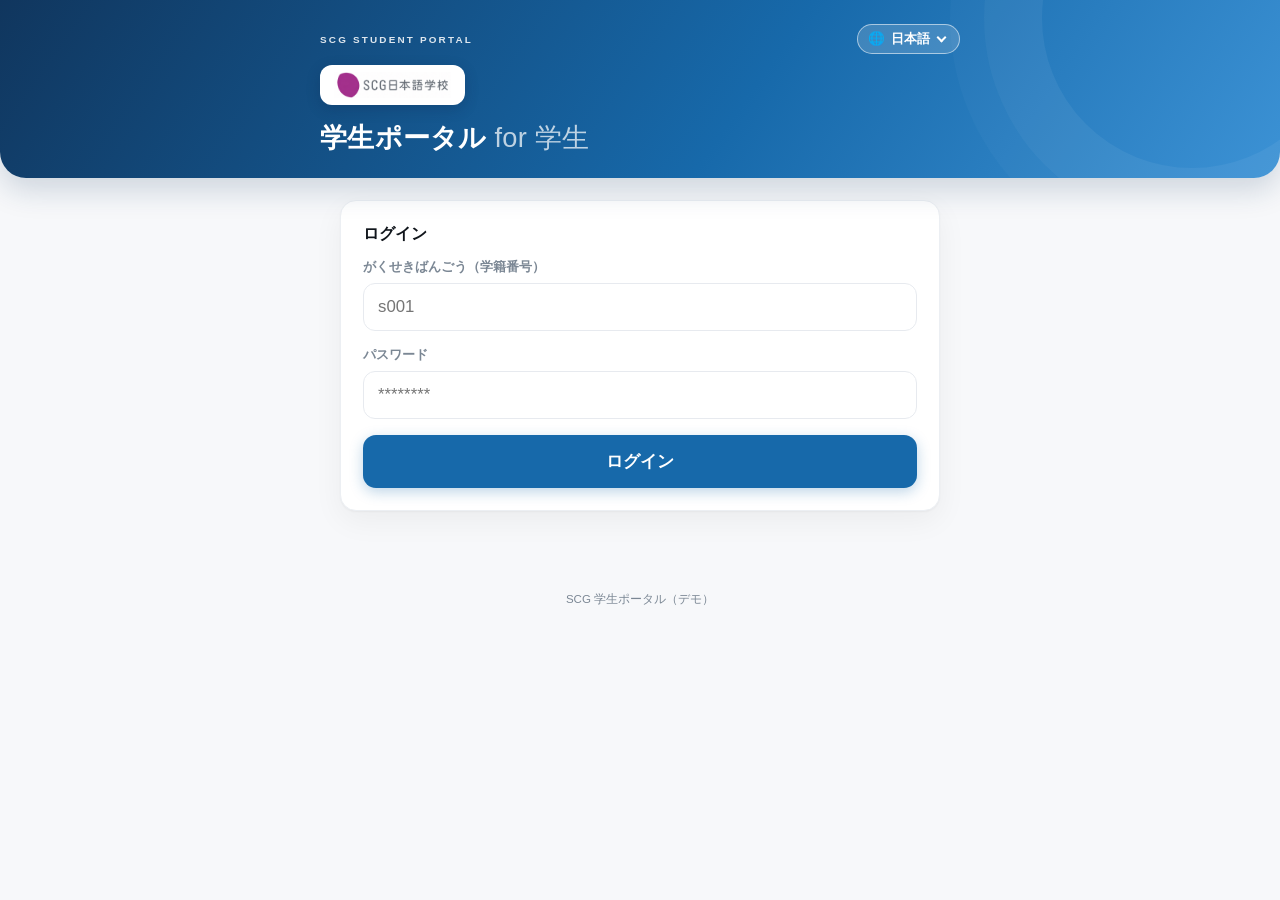
==== commit d215c187: "学生ポータル: 言語切替を🌐メニューに作り替え（記憶・文言外部化）＋PC用の管理画面 - 白地に白文字で見えなかった言語バーを撤去（preview.css に背景規則が無かった）。   ヘッダー右上の" ====
--- a/src/index.html
+++ b/src/index.html
@@ -9,23 +9,14 @@
 <link rel="stylesheet" href="assets/preview.css">
 </head>
 <body>
-<div class="langbar">
-  <div class="langin">
-    <span class="langlbl">Language</span>
-    <button class="lang" type="button" data-lang="ja" aria-pressed="true">日本語</button>
-    <button class="lang" type="button" data-lang="en" aria-pressed="false">English</button>
-    <button class="lang" type="button" data-lang="bn" aria-pressed="false"><span class="native">বাংলা</span> Bengali</button>
-    <button class="lang" type="button" data-lang="my" aria-pressed="false"><span class="native">မြန်မာ</span> Burmese</button>
-    <button class="lang" type="button" data-lang="ne" aria-pressed="false"><span class="native">नेपाली</span> Nepali</button>
-    <button class="lang" type="button" data-lang="zh" aria-pressed="false"><span class="native">中文</span> Chinese</button>
-    <button class="lang" type="button" data-lang="si" aria-pressed="false"><span class="native">සිංහල</span> Sinhala</button>
-  </div>
-</div>
 <header>
   <div class="hin">
-    <div class="eyebrow">SCG Student Portal</div>
+    <div class="hrow">
+      <div class="eyebrow">SCG Student Portal</div>
+      <div class="langsw" id="langsw"></div>
+    </div>
     <div class="plate"><img src="assets/logo-school.png" alt="学校ロゴ"></div>
-    <h1>学生ポータル <span class="thin">for 学生</span></h1>
+    <h1><span data-i18n="app.title">学生ポータル</span> <span class="thin" data-i18n="app.for">for 学生</span></h1>
   </div>
 </header>
 <main>
@@ -33,16 +24,16 @@
   <!-- ログイン -->
   <section id="scr-login" hidden>
     <div class="panel">
-      <h2>ログイン</h2>
+      <h2 data-i18n="login.title">ログイン</h2>
       <div class="field">
-        <label for="in-no">がくせきばんごう（学籍番号）</label>
+        <label for="in-no" data-i18n="login.no">がくせきばんごう（学籍番号）</label>
         <input id="in-no" type="text" autocomplete="username" autocapitalize="none" placeholder="s001">
       </div>
       <div class="field">
-        <label for="in-pw">パスワード</label>
+        <label for="in-pw" data-i18n="login.pw">パスワード</label>
         <input id="in-pw" type="password" autocomplete="current-password" placeholder="********">
       </div>
-      <button class="btn" id="btn-login">ログイン</button>
+      <button class="btn" id="btn-login" data-i18n="login.btn">ログイン</button>
       <div class="msg" id="login-msg"></div>
     </div>
   </section>
@@ -58,14 +49,14 @@
         </div>
       </div>
     </div>
-    <div class="sechead">いま動きます</div>
+    <div class="sechead" data-i18n="my.now">いま動きます</div>
     <div class="list">
       <button class="row" id="btn-gotest" style="--c:#1769aa">
         <span class="bar"></span>
         <span class="txt">
           <span class="sb">Quiz</span>
-          <span class="nm">テストを うける</span>
-          <span class="ds">2つから えらぶ もんだい。すぐに てんすうが でます</span>
+          <span class="nm" data-i18n="my.quiz">テストを うける</span>
+          <span class="ds" data-i18n="my.quiz.ds">2つから えらぶ もんだい。すぐに てんすうが でます</span>
         </span>
         <span class="go"></span>
       </button>
@@ -73,43 +64,43 @@
         <span class="bar"></span>
         <span class="txt">
           <span class="sb">Survey</span>
-          <span class="nm">アンケートに こたえる<span class="badge-done" id="survey-done-badge" hidden>ていしゅつ済み</span></span>
-          <span class="ds">しんろ・すまい・アルバイト・がくひ の 4つ</span>
+          <span class="nm"><span data-i18n="my.survey">アンケートに こたえる</span><span class="badge-done" id="survey-done-badge" hidden>ていしゅつ済み</span></span>
+          <span class="ds" data-i18n="my.survey.ds">しんろ・すまい・アルバイト・がくひ の 4つ</span>
         </span>
         <span class="go"></span>
       </button>
     </div>
 
-    <div class="sechead">これから作る画面（イメージ）</div>
+    <div class="sechead" data-i18n="my.soon">これから作る画面（イメージ）</div>
     <div class="list">
       <button class="row" data-go="grades" style="--c:#1769aa"><span class="bar"></span>
-        <span class="txt"><span class="sb">Record</span><span class="nm">せいせき（成績）</span>
-        <span class="ds">JLPT・JPT・定期試験・模試・出席率</span></span><span class="go"></span></button>
+        <span class="txt"><span class="sb">Record</span><span class="nm" data-i18n="my.grades">せいせき（成績）</span>
+        <span class="ds" data-i18n="my.grades.ds">JLPT・JPT・定期試験・模試・出席率</span></span><span class="go"></span></button>
       <button class="row" data-go="news" style="--c:#c77700"><span class="bar"></span>
-        <span class="txt"><span class="sb">News</span><span class="nm">おしらせ</span>
-        <span class="ds">試験の日程・休みの期間・大事な連絡</span></span><span class="go"></span></button>
+        <span class="txt"><span class="sb">News</span><span class="nm" data-i18n="my.news">おしらせ</span>
+        <span class="ds" data-i18n="my.news.ds">試験の日程・休みの期間・大事な連絡</span></span><span class="go"></span></button>
       <button class="row" data-go="jobs" style="--c:#7b5cd6"><span class="bar"></span>
-        <span class="txt"><span class="sb">Job</span><span class="nm">アルバイト</span>
-        <span class="ds">求人と、28時間ルールの注意</span></span><span class="go"></span></button>
+        <span class="txt"><span class="sb">Job</span><span class="nm" data-i18n="my.jobs">アルバイト</span>
+        <span class="ds" data-i18n="my.jobs.ds">求人と、28時間ルールの注意</span></span><span class="go"></span></button>
       <button class="row" data-go="schools" style="--c:#1f7a8c"><span class="bar"></span>
-        <span class="txt"><span class="sb">Schools</span><span class="nm">しんがく先の情報</span>
-        <span class="ds">専門学校・大学の一覧と出願の締切</span></span><span class="go"></span></button>
+        <span class="txt"><span class="sb">Schools</span><span class="nm" data-i18n="my.schools">しんがく先の情報</span>
+        <span class="ds" data-i18n="my.schools.ds">専門学校・大学の一覧と出願の締切</span></span><span class="go"></span></button>
       <button class="row" data-go="voices" style="--c:#0f9b8e"><span class="bar"></span>
-        <span class="txt"><span class="sb">Voices</span><span class="nm">せんぱいの声</span>
-        <span class="ds">いま進学先にいる卒業生へのインタビュー</span></span><span class="go"></span></button>
+        <span class="txt"><span class="sb">Voices</span><span class="nm" data-i18n="my.voices">せんぱいの声</span>
+        <span class="ds" data-i18n="my.voices.ds">いま進学先にいる卒業生へのインタビュー</span></span><span class="go"></span></button>
     </div>
 
     <div class="inpanel">
       <div class="msg" id="my-msg"></div>
-      <button class="btn ghost" id="btn-logout" style="margin-top:8px;">ログアウト</button>
+      <button class="btn ghost" id="btn-logout" style="margin-top:8px;" data-i18n="my.logout">ログアウト</button>
     </div>
   </section>
 
   <!-- テスト一覧 -->
   <section id="scr-quizlist" hidden>
     <div class="backrow">
-      <button class="backbtn" data-back><i></i> もどる</button>
-      <span class="backtitle">テストを うける</span>
+      <button class="backbtn" data-back><i></i> <span data-i18n="q.back">もどる</span></button>
+      <span class="backtitle" data-i18n="my.quiz">テストを うける</span>
     </div>
     <div class="list" id="quiz-list"></div>
     <div class="inpanel"><div class="msg" id="list-msg"></div></div>
@@ -139,19 +130,19 @@
       </div>
     </div>
     <div class="panel">
-      <h2>こたえの かくにん</h2>
+      <h2 data-i18n="r.check">こたえの かくにん</h2>
       <div id="r-list"></div>
     </div>
     <div class="inpanel">
-      <button class="btn" id="btn-r-home">マイページへ もどる</button>
+      <button class="btn" id="btn-r-home" data-i18n="r.home">マイページへ もどる</button>
     </div>
   </section>
 
   <!-- アンケート一覧（まだ → ていしゅつ済み の順。定義は assets/surveys.js） -->
   <section id="scr-surveylist" hidden>
     <div class="backrow">
-      <button class="backbtn" data-back><i></i> もどる</button>
-      <span class="backtitle">アンケート</span>
+      <button class="backbtn" data-back><i></i> <span data-i18n="q.back">もどる</span></button>
+      <span class="backtitle" data-i18n="sv.title">アンケート</span>
     </div>
     <div class="inpanel"><div class="msg" id="surveylist-msg"></div></div>
     <div class="list" id="survey-list"></div>
@@ -160,7 +151,7 @@
   <!-- アンケート回答（定義から質問を組み立てる） -->
   <section id="scr-survey" hidden>
     <div class="backrow">
-      <button class="backbtn" id="btn-survey-back"><i></i> もどる</button>
+      <button class="backbtn" id="btn-survey-back"><i></i> <span data-i18n="q.back">もどる</span></button>
       <span class="backtitle" id="survey-title"></span>
     </div>
     <div class="panel">
@@ -1123,9 +1114,10 @@
   </div>
 
 </main>
-<footer>SCG 学生ポータル（デモ）</footer>
+<footer data-i18n="app.footer">SCG 学生ポータル（デモ）</footer>
 <div class="toast" id="toast" role="status" aria-live="polite"></div>
 
+<script src="assets/i18n.js"></script>
 <script src="assets/api.js"></script>
 <script src="assets/surveys.js"></script>
 <script>
@@ -1141,17 +1133,17 @@
 function info(id, text){ const m=$(id); m.className="msg info"; m.textContent=text; }
 function clearMsg(id){ const m=$(id); m.className="msg"; m.textContent=""; }
 
-let quizSet=null, questions=[], cur=0, answers={}, startedAt=0;
+let quizSet=null, questions=[], cur=0, answers={}, startedAt=0, lastResult=null;
 
 /* ---- ログイン ---- */
 $("btn-login").onclick = async () => {
   clearMsg("login-msg");
   const no=$("in-no").value.trim(), pw=$("in-pw").value;
-  if(!no||!pw){ err("login-msg","番号とパスワードを入れてください"); return; }
-  $("btn-login").disabled=true; $("btn-login").textContent="ログインしています…";
+  if(!no||!pw){ err("login-msg",t("login.need")); return; }
+  $("btn-login").disabled=true; $("btn-login").textContent=t("login.busy");
   try{ await api.login(no,pw); await goMyPage(); }
   catch(e){ err("login-msg", e.message); }
-  finally{ $("btn-login").disabled=false; $("btn-login").textContent="ログイン"; }
+  finally{ $("btn-login").disabled=false; $("btn-login").textContent=t("login.btn"); }
 };
 $("in-pw").addEventListener("keydown", e=>{ if(e.key==="Enter") $("btn-login").click(); });
 $("btn-logout").onclick = () => { api.logout(); show("scr-login"); };
@@ -1160,8 +1152,8 @@
 /* ---- マイページ ---- */
 async function goMyPage(){
   const p = api.profile;
-  $("my-name").textContent = p.display_name + " さん";
-  $("my-class").textContent = p.class_name || "クラス未設定";
+  $("my-name").textContent = t("my.san",{name:p.display_name});
+  $("my-class").textContent = p.class_name || t("my.noclass");
   $("my-no").textContent = p.student_no;
   show("scr-mypage"); clearMsg("my-msg");
   try{ await loadSurveyMap(); renderSurveyBadge(); }catch(e){ /* バッジなしで続行 */ }
@@ -1170,10 +1162,10 @@
 /* ---- テスト一覧 ---- */
 $("btn-gotest").onclick = async ()=>{
   show("scr-quizlist"); clearMsg("list-msg");
-  $("quiz-list").innerHTML = "<div style='color:var(--sub);padding:18px 22px;'>よみこみ中…</div>";
+  $("quiz-list").innerHTML = "<div style='color:var(--sub);padding:18px 22px;'>"+t("q.loading")+"</div>";
   try{
     const sets = await api.get("/rest/v1/quiz_sets?select=id,title,lesson&is_open=eq.true&order=created_at.desc");
-    if(!sets.length){ $("quiz-list").innerHTML="<div style='color:var(--sub);padding:18px 22px;'>いま うけられるテストは ありません</div>"; return; }
+    if(!sets.length){ $("quiz-list").innerHTML="<div style='color:var(--sub);padding:18px 22px;'>"+t("q.none")+"</div>"; return; }
     $("quiz-list").innerHTML = "";
     sets.forEach(s=>{
       const b=document.createElement("button");
@@ -1192,7 +1184,7 @@
   quizSet=s; answers={}; cur=0; startedAt=Date.now();
   try{
     questions = await api.get("/rest/v1/questions?select=id,seq,prompt,choice_a,choice_b&quiz_set_id=eq."+s.id+"&order=seq");
-    if(!questions.length){ err("list-msg","もんだいが ありません"); return; }
+    if(!questions.length){ err("list-msg",t("q.noq")); return; }
     show("scr-quiz"); render();
   }catch(e){ err("list-msg", e.message); }
 }
@@ -1201,7 +1193,7 @@
   const q=questions[cur];
   $("qnum").textContent = (cur+1)+" / "+questions.length;
   $("qfill").style.width = (cur/questions.length*100)+"%";
-  $("qprompt").textContent = "（　）に なにを いれますか。 " + q.prompt;
+  $("qprompt").textContent = t("q.prompt") + q.prompt;
   $("ch-a-txt").textContent = q.choice_a;
   $("ch-b-txt").textContent = q.choice_b;
   ["ch-a","ch-b"].forEach(id=>$(id).classList.remove("sel"));
@@ -1209,13 +1201,13 @@
   if(chosen==="a")$("ch-a").classList.add("sel");
   if(chosen==="b")$("ch-b").classList.add("sel");
   $("btn-next").disabled = !chosen;
-  $("btn-next").textContent = (cur===questions.length-1) ? "そうしん（送信）" : "つぎへ";
+  $("btn-next").textContent = (cur===questions.length-1) ? t("q.submit") : t("q.next");
 }
 $("ch-a").onclick=()=>{ answers[questions[cur].id]="a"; render(); };
 $("ch-b").onclick=()=>{ answers[questions[cur].id]="b"; render(); };
 $("btn-next").onclick = async ()=>{
   if(cur < questions.length-1){ cur++; render(); return; }
-  $("btn-next").disabled=true; $("btn-next").textContent="そうしん中…";
+  $("btn-next").disabled=true; $("btn-next").textContent=t("q.sending");
   try{
     const r = await api.rpc("submit_attempt",{
       p_quiz_set_id: quizSet.id, p_answers: answers,
@@ -1223,13 +1215,14 @@
     });
     showResult(r);
   }catch(e){
-    err("quiz-msg","そうしんできませんでした。もういちど おしてください。（"+e.message+"）");
-    $("btn-next").disabled=false; $("btn-next").textContent="そうしん（送信）";
+    err("quiz-msg",t("q.fail",{msg:e.message}));
+    $("btn-next").disabled=false; $("btn-next").textContent=t("q.submit");
   }
 };
 function showResult(r){
+  lastResult=r;
   $("r-score").textContent = r.score;
-  $("r-of").textContent = "／ "+r.total+" もん せいかい";
+  $("r-of").textContent = t("r.of",{total:r.total});
   const list=$("r-list"); list.innerHTML="";
   r.results.forEach(item=>{
     const q = questions.find(x=>x.seq===item.seq);
@@ -1237,7 +1230,7 @@
     const correctTxt = item.correct==="a" ? q.choice_a : q.choice_b;
     row.innerHTML =
       "<span class='rmark "+(item.is_correct?"ok'>○":"ng'>✕")+"</span>"+
-      "<div class='rbody'>"+item.seq+". "+q.prompt+"<br>こたえ: <span class='ans'>"+correctTxt+"</span></div>";
+      "<div class='rbody'>"+item.seq+". "+q.prompt+"<br>"+t("r.ans")+"<span class='ans'>"+correctTxt+"</span></div>";
     list.appendChild(row);
   });
   show("scr-result");
@@ -1253,9 +1246,9 @@
   rows.forEach(r=>{ surveyMap[r.survey_key] = r; });
 }
 function renderSurveyBadge(){
-  const n = SURVEYS.filter(s=>surveyMap[s.key]).length, t = SURVEYS.length, b = $("survey-done-badge");
+  const n = SURVEYS.filter(s=>surveyMap[s.key]).length, tot = SURVEYS.length, b = $("survey-done-badge");
   b.hidden = (n===0);
-  b.textContent = (n===t) ? "ぜんぶ ていしゅつ済み" : n+"／"+t+" ていしゅつ済み";
+  b.textContent = (n===tot) ? t("sv.badge.all") : t("sv.badge.n",{n:n,t:tot});
 }
 function fmtDay(iso){ const d=new Date(iso); return (d.getMonth()+1)+"/"+d.getDate(); }
 /* 一覧: まだ答えていないもの → 答えたもの（ていしゅつ済みバッジ）の順に並べる */
@@ -1270,8 +1263,8 @@
     b.style.setProperty("--c", s.color);
     b.innerHTML = "<span class='bar'></span><span class='txt'>"+
       "<span class='sb'>"+s.sb+"</span>"+
-      "<span class='nm'>"+s.title+(d ? " <span class='badge-done'>ていしゅつ済み</span>" : "")+"</span>"+
-      "<span class='ds'>"+(d ? fmtDay(d.submitted_at)+" に ていしゅつ。なおして もういちど だせます" : s.desc)+"</span>"+
+      "<span class='nm'>"+tx(s.title)+(d ? " <span class='badge-done'>"+t("sv.done")+"</span>" : "")+"</span>"+
+      "<span class='ds'>"+(d ? t("sv.doneds",{d:fmtDay(d.submitted_at)}) : tx(s.desc))+"</span>"+
       "</span><span class='go'></span>";
     b.onclick = ()=>openSurvey(s);
     list.appendChild(b);
@@ -1284,27 +1277,32 @@
 function openSurvey(s){
   curSurvey = s; clearMsg("survey-msg");
   const prev = surveyMap[s.key] ? (surveyMap[s.key].answers || {}) : null;
-  $("survey-title").textContent = s.title;
-  $("survey-intro").innerHTML = s.intro;
+  $("survey-title").textContent = tx(s.title);
+  $("survey-intro").innerHTML = tx(s.intro);
   const box=$("survey-fields"); box.innerHTML="";
   s.q.forEach((q,i)=>{
     const id = "sv-"+q.k, num = "①②③④⑤⑥⑦⑧⑨".charAt(i) || (i+1)+".";
     const f=document.createElement("div"); f.className="field";
-    let inner = "<label for='"+id+"'>"+num+" "+q.l+"</label>";
+    let inner = "<label for='"+id+"'>"+num+" "+tx(q.l)+"</label>";
     if(q.t==="select"){
-      inner += "<select id='"+id+"'><option value=''>えらんで ください</option>"+
-               q.o.map(o=>"<option>"+o+"</option>").join("")+"</select>";
+      // 保存されるのは o.v（言語に依らない値）。表示だけ今の言語
+      inner += "<select id='"+id+"'><option value=''>"+t("sv.choose")+"</option>"+
+               q.o.map(o=>"<option value='"+o.v+"'>"+tx(o)+"</option>").join("")+"</select>";
     }else{
-      inner += "<input id='"+id+"' type='text' placeholder='"+(q.ph||"")+"'>";
+      inner += "<input id='"+id+"' type='text' placeholder='"+tx(q.ph)+"'>";
     }
     f.innerHTML = inner; box.appendChild(f);
-    if(prev && prev[q.k]!=null) $(id).value = prev[q.k];
+    if(prev && prev[q.k]!=null){
+      let v = prev[q.k];
+      if(q.t==="select"){ const hit = q.o.find(o=>o.v===v||o.ja===v||o.en===v); v = hit ? hit.v : ""; }  // 昔の回答（日本語の文）も拾う
+      $(id).value = v;
+    }
   });
   if(prev){
-    info("survey-msg","ていしゅつ済みです。なおして もういちど そうしん できます。");
-    $("btn-survey-submit").textContent = "なおして そうしん";
+    info("survey-msg",t("sv.prev"));
+    $("btn-survey-submit").textContent = t("sv.resubmit");
   }else{
-    $("btn-survey-submit").textContent = "そうしん（送信）";
+    $("btn-survey-submit").textContent = t("q.submit");
   }
   show("scr-survey");
 }
@@ -1312,9 +1310,9 @@
   const s = curSurvey; if(!s) return;
   const ans = {}; let filled = 0;
   s.q.forEach(q=>{ const v = $("sv-"+q.k).value.trim(); ans[q.k] = v; if(v) filled++; });
-  if(!filled){ err("survey-msg","1つ以上 こたえてください"); return; }
+  if(!filled){ err("survey-msg",t("sv.min1")); return; }
   const btn=$("btn-survey-submit");
-  btn.disabled=true; btn.textContent="そうしん中…";
+  btn.disabled=true; btn.textContent=t("q.sending");
   try{
     // student_id は送らない（DB側の既定値 auth.uid() = ログイン本人に固定される）
     const now = new Date().toISOString();
@@ -1323,11 +1321,31 @@
     });
     surveyMap[s.key] = { survey_key: s.key, answers: ans, submitted_at: now };
     renderSurveyBadge(); renderSurveyList(); show("scr-surveylist");
-    info("surveylist-msg","「"+s.title+"」を うけとりました。ありがとうございます！");
+    info("surveylist-msg",t("sv.received",{title:tx(s.title)}));
   }catch(e){
-    err("survey-msg","そうしんできませんでした。もういちど おしてください。（"+e.message+"）");
-  }finally{ btn.disabled=false; btn.textContent="そうしん（送信）"; }
+    err("survey-msg",t("q.fail",{msg:e.message}));
+  }finally{ btn.disabled=false; btn.textContent=t("q.submit"); }
 };
+
+/* ---- 言語（assets/i18n.js）---- */
+initLang();                       // 前回選んだ言語（localStorage）を復元。無ければ日本語
+mountLangSwitch($("langsw"));     // ヘッダー右上の 🌐 メニュー
+window.addEventListener("sp:lang", ()=>{
+  // 静的な文言は applyI18n() が貼り替え済み。ここでは JS が組み立てた部分だけ描き直す
+  if(!$("scr-mypage").hidden && api.profile){
+    $("my-name").textContent = t("my.san",{name:api.profile.display_name});
+    $("my-class").textContent = api.profile.class_name || t("my.noclass");
+    renderSurveyBadge();
+  }
+  if(!$("scr-quiz").hidden && questions.length) render();
+  if(!$("scr-result").hidden && lastResult) showResult(lastResult);
+  if(!$("scr-surveylist").hidden) renderSurveyList();
+  if(!$("scr-survey").hidden && curSurvey){
+    const keep={}; curSurvey.q.forEach(q=>{ const el=$("sv-"+q.k); if(el) keep[q.k]=el.value; });
+    openSurvey(curSurvey);                                       // 今の言語で組み直し
+    curSurvey.q.forEach(q=>{ if(keep[q.k]) $("sv-"+q.k).value=keep[q.k]; });   // 入力途中の値は残す
+  }
+});
 
 /* ---- 起動 ---- */
 (async ()=>{
@@ -1357,17 +1375,17 @@
     toastTimer = setTimeout(function () { toastEl.classList.remove("on"); }, 2400);
   }
 
+  function mockLang() { return LANG === "ja" ? "ja" : "en"; }   /* 画面イメージは日本語/英語の2本だけ */
   function activeApp() {
-    return document.querySelector('.app[data-lang="' + curLang + '"]');
+    return document.querySelector('.app[data-lang="' + mockLang() + '"]');
   }
-  var curLang = "ja";
 
   /* モック画面を開く。動く画面は全部閉じる。 */
   function openMock(name) {
     screens.forEach(function (s) { document.getElementById(s).hidden = true; });
     document.querySelectorAll(".app").forEach(function (a) {
       a.classList.remove("app-off");
-      a.hidden = (a.getAttribute("data-lang") !== curLang);
+      a.hidden = (a.getAttribute("data-lang") !== mockLang());
     });
     activeApp().querySelectorAll("[data-screen]").forEach(function (s) {
       s.hidden = (s.getAttribute("data-screen") !== name);
@@ -1375,7 +1393,7 @@
     window.scrollTo(0, 0);
   }
   function currentMock() {
-    var a = activeApp();
+    var a = document.querySelector(".app:not(.app-off):not([hidden])");   /* 今 見えている木（言語が変わった直後は旧言語の木） */
     var v = a && a.querySelector("[data-screen]:not([hidden])");
     return v ? v.getAttribute("data-screen") : null;
   }
@@ -1388,29 +1406,10 @@
     if (bk) { e.stopPropagation(); goMyPage(); return; }
   }, true);
 
-  /* 言語切替。日本語と英語だけ実装。同じ画面のまま移る。 */
-  var READY = { ja: 1, en: 1 };
-  document.querySelectorAll(".lang").forEach(function (b) {
-    b.addEventListener("click", function () {
-      var code = b.getAttribute("data-lang");
-      if (!READY[code]) { toast(b.textContent.trim() + "：翻訳はまだ作っていません。"); return; }
-      if (code === curLang) return;
-      var screen = currentMock();
-      curLang = code;
-      document.documentElement.lang = code;
-      document.querySelectorAll(".lang").forEach(function (x) {
-        x.setAttribute("aria-pressed", x.getAttribute("data-lang") === code ? "true" : "false");
-      });
-      if (screen) openMock(screen);           /* モックを見ていたら同じ画面のまま */
-      else {
-        document.querySelectorAll(".app").forEach(function (a) {
-          a.hidden = (a.getAttribute("data-lang") !== code);
-        });
-        /* 動く画面（ログイン/テスト/アンケート）は日本語のみ。切替が効く範囲を伝える */
-        toast(code === "ja" ? "画面イメージ（せいせき・おしらせ など）を 日本語に しました。"
-                            : "Image screens (grades, news, ...) will show in English. Login, quiz and survey stay in Japanese.");
-      }
-    });
+  /* 言語が変わったら、開いている画面イメージを同じ画面のまま新しい言語の木に移す */
+  window.addEventListener("sp:lang", function () {
+    var s = currentMock();
+    if (s) openMock(s);
   });
 
 })();
--- a/src/assets/app.css
+++ b/src/assets/app.css
@@ -193,3 +193,22 @@
 /* アンケート一覧: 提出済みの行は名前を控えめに（バッジで状態を示す） */
 .row.done .nm{color:var(--sub);}
 .row.done .badge-done{vertical-align:middle;}
+
+/* ── 言語切替（ヘッダー右上の 🌐 ボタン。メニューは body 直下に置き、header の overflow に切られない） ── */
+.hrow{display:flex;align-items:center;justify-content:space-between;gap:10px;}
+.langsw{position:relative;z-index:5;}
+.langbtn{display:inline-flex;align-items:center;gap:6px;background:rgba(255,255,255,.16);border:1px solid rgba(255,255,255,.55);
+  color:#fff;border-radius:99px;padding:6px 12px 6px 10px;font-size:.84rem;font-weight:700;font-family:inherit;cursor:pointer;
+  -webkit-tap-highlight-color:transparent;white-space:nowrap;line-height:1.2;}
+.langbtn:hover,.langbtn:active,.langbtn[aria-expanded="true"]{background:rgba(255,255,255,.3);}
+.langbtn .car{width:7px;height:7px;border-right:2px solid #fff;border-bottom:2px solid #fff;transform:rotate(45deg);margin:-4px 2px 0 2px;}
+.langmenu{position:fixed;min-width:230px;background:#fff;color:var(--ink);border-radius:14px;
+  box-shadow:0 10px 30px rgba(16,21,27,.24);padding:6px;z-index:100;}
+.langmenu button{display:flex;align-items:center;justify-content:space-between;gap:12px;width:100%;text-align:left;background:none;
+  border:0;border-radius:10px;padding:11px 12px;font-family:inherit;font-size:1rem;color:var(--ink);cursor:pointer;}
+.langmenu button:hover,.langmenu button:active{background:color-mix(in srgb,var(--blue) 8%,transparent);}
+.langmenu button.cur{font-weight:800;color:var(--blue-d);}
+.langmenu button.cur .nat::after{content:" ✓";}
+.langmenu button[disabled]{color:var(--sub);cursor:default;opacity:.7;}
+.langmenu button[disabled]:hover{background:none;}
+.langmenu .en{font-size:.74rem;color:var(--sub);white-space:nowrap;}
--- a/src/assets/preview.css
+++ b/src/assets/preview.css
@@ -6,16 +6,6 @@
 .app.app-off{display:none!important;}
 
 @media (prefers-reduced-motion:reduce){*{animation:none!important;transition:none!important;}}
-.langin {max-width:var(--maxw);margin:0 auto;display:flex;align-items:center;gap:10px;
-  padding:8px 14px;padding-top:calc(8px + env(safe-area-inset-top,0px));overflow-x:auto;}
-.langin::-webkit-scrollbar {display:none;}
-.langlbl {flex:0 0 auto;font-size:.6rem;font-weight:800;letter-spacing:.18em;
-  text-transform:uppercase;color:rgba(255,255,255,.62);}
-.lang {flex:0 0 auto;background:transparent;border:1px solid rgba(255,255,255,.26);color:rgba(255,255,255,.82);
-  border-radius:99px;padding:5px 12px;font-size:.82rem;font-weight:600;cursor:pointer;white-space:nowrap;}
-.lang:hover {background:rgba(255,255,255,.1);}
-.lang[aria-pressed="true"] {background:#fff;color:var(--blue-d);border-color:#fff;font-weight:800;}
-.lang .native {opacity:.9;}
 .app header h1 .thin {font-weight:400;color:rgba(255,255,255,.72);}
 .app .demoflag {display:inline-flex;align-items:center;gap:6px;margin-top:12px;background:rgba(255,255,255,.15);
   border:1px solid rgba(255,255,255,.34);border-radius:99px;padding:4px 11px;
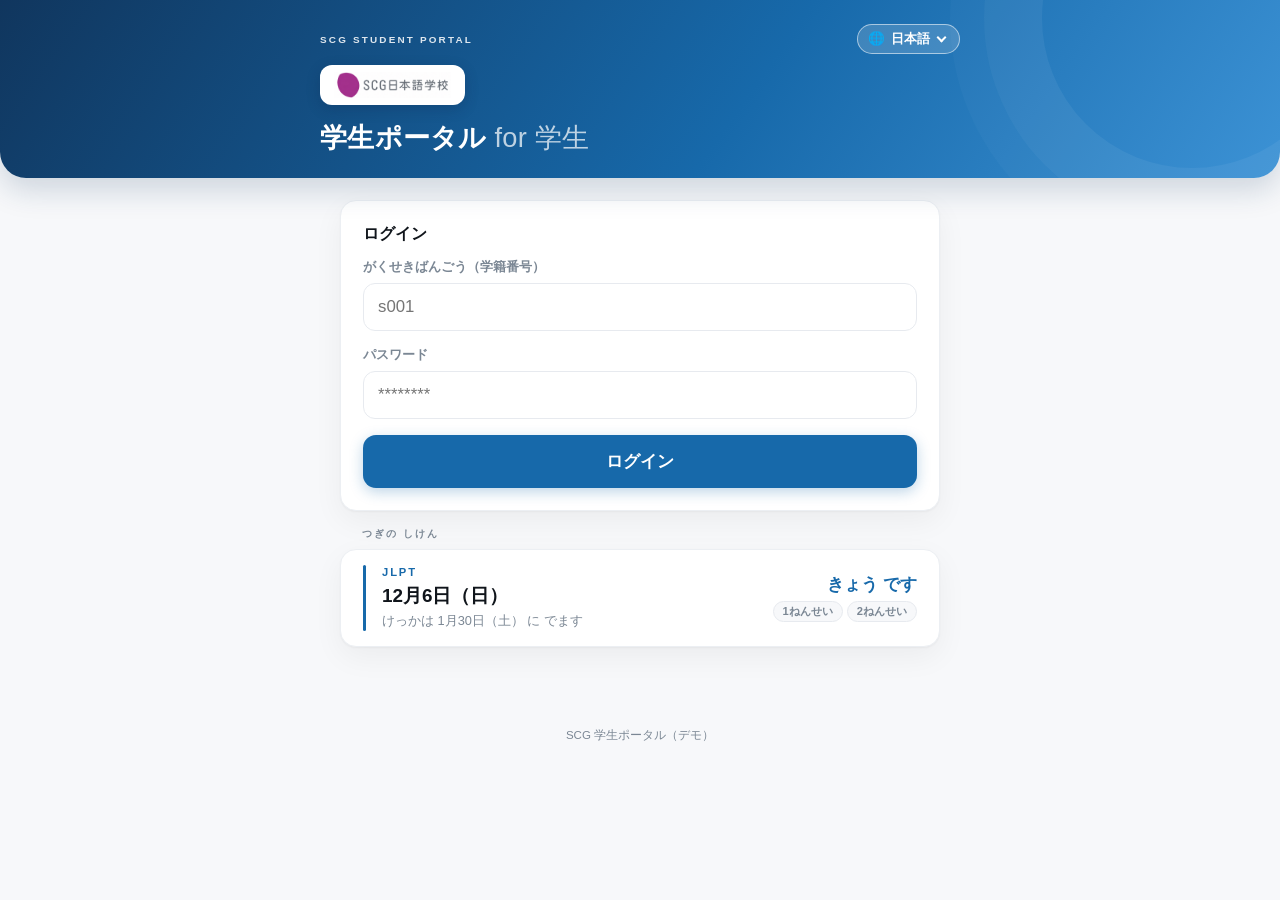
==== commit f826233b: "出題順の並べ替え・画面を離れた記録の学生画面側／試験日ビュー／DB設計図 2つのセッションぶんをまとめて入れる。  【出題順の並べ替え・画面を離れた記録（学生画面側）】 - shuffleForStu" ====
--- a/src/index.html
+++ b/src/index.html
@@ -36,6 +36,13 @@
       <button class="btn" id="btn-login" data-i18n="login.btn">ログイン</button>
       <div class="msg" id="login-msg"></div>
     </div>
+  </section>
+
+  <!-- しけんの ひ ── ログインしなくても見える。教室での投影は #exam で開く。
+       データは assets/exam-dates.js（scg-jp-exam-calendar が生成・直接編集しない） -->
+  <section id="sec-exams" hidden>
+    <div class="sechead" data-i18n="ex.title">つぎの しけん</div>
+    <div class="list" id="exam-list"></div>
   </section>
 
   <!-- マイページ -->
@@ -117,6 +124,8 @@
       <button class="choice" id="ch-a"><span class="mark">A</span><span id="ch-a-txt"></span></button>
       <button class="choice" id="ch-b"><span class="mark">B</span><span id="ch-b-txt"></span></button>
       <button class="btn" id="btn-next" disabled style="margin-top:6px;">つぎへ</button>
+      <!-- 下書きの保存ぐあい。「保存済み」と「提出」は別物なので、ここでは提出とは言わない -->
+      <div class="savest" id="savest" hidden></div>
       <div class="msg" id="quiz-msg"></div>
     </div>
   </section>
@@ -1117,6 +1126,7 @@
 <footer data-i18n="app.footer">SCG 学生ポータル（デモ）</footer>
 <div class="toast" id="toast" role="status" aria-live="polite"></div>
 
+<script src="assets/exam-dates.js"></script>
 <script src="assets/i18n.js"></script>
 <script src="assets/api.js"></script>
 <script src="assets/surveys.js"></script>
@@ -1125,6 +1135,8 @@
 const screens = ["scr-login","scr-mypage","scr-quizlist","scr-quiz","scr-result","scr-surveylist","scr-survey"];
 function show(id){
   screens.forEach(s => $(s).hidden = (s !== id));
+  /* しけんの ひ はログイン画面でだけ出す（ログイン後はマイページの導線が主役） */
+  $("sec-exams").hidden = (id !== "scr-login");
   /* 動く画面へ移るときは「画面イメージ」の箱を閉じる */
   document.querySelectorAll(".app").forEach(a => a.classList.add("app-off"));
   window.scrollTo(0,0);
@@ -1134,6 +1146,55 @@
 function clearMsg(id){ const m=$(id); m.className="msg"; m.textContent=""; }
 
 let quizSet=null, questions=[], cur=0, answers={}, startedAt=0, lastResult=null;
+
+/* ---- しけんの ひ ----
+   データ = assets/exam-dates.js（scg-jp-exam-calendar が生成する。ここでは持たない）。
+   ログインしなくても見える位置に置いてある＝教室のPCはURLを開くだけで映せる。
+   学年の割り当てが決まっていない回は元データに載らない＝ここにも出ない。推定して埋めない。 */
+function examDate(iso){
+  const d = new Date(iso + "T00:00:00");
+  return t("ex.date", { M: t("ex.mn").split(",")[d.getMonth()],
+                        D: d.getDate(),
+                        W: t("ex.wd").split(",")[d.getDay()] });
+}
+function renderExams(){
+  const box = $("exam-list"); if(!box) return;
+  const all = (window.EXAM_DATES && window.EXAM_DATES.school_exams) || [];
+  const today = new Date(); today.setHours(0,0,0,0);
+  const rows = all
+    .map(e => ({ ...e, left: Math.round((new Date(e.date+"T00:00:00") - today) / 86400000) }))
+    .filter(e => e.left >= 0)                       /* 終わった回は出さない */
+    .sort((a,b) => a.left - b.left);
+
+  if(!rows.length){ box.innerHTML = "<div class='exam-none'>" + t("ex.none") + "</div>"; return; }
+
+  const COLOR = { JLPT:"#1769aa", JPT:"#2f9e44" };
+  box.innerHTML = "";
+  rows.forEach(e => {
+    const el = document.createElement("div");
+    el.className = "exam";
+    el.style.setProperty("--c", COLOR[e.test] || "var(--sub)");
+    const count = e.left === 0 ? t("ex.today")
+                : e.left === 1 ? t("ex.tomorrow")
+                : t("ex.days", { n: e.left });
+    const sub = [];
+    if(e.in_school) sub.push(t("ex.inschool"));
+    if(e.result_date) sub.push(t("ex.result", { d: examDate(e.result_date) }));
+    el.innerHTML =
+      "<span class='bar'></span>" +
+      "<span class='etxt'>" +
+        "<span class='enm'>" + e.test + "</span>" +
+        "<span class='edt'>" + examDate(e.date) + "</span>" +
+        (sub.length ? "<span class='eds'>" + sub.join("　") + "</span>" : "") +
+      "</span>" +
+      "<span class='eright'>" +
+        "<span class='ecd'>" + count + "</span>" +
+        "<span class='egs'>" + (e.grades||[]).map(g =>
+            "<span class='eg'>" + t("ex.g." + g) + "</span>").join("") + "</span>" +
+      "</span>";
+    box.appendChild(el);
+  });
+}
 
 /* ---- ログイン ---- */
 $("btn-login").onclick = async () => {
@@ -1146,7 +1207,7 @@
   finally{ $("btn-login").disabled=false; $("btn-login").textContent=t("login.btn"); }
 };
 $("in-pw").addEventListener("keydown", e=>{ if(e.key==="Enter") $("btn-login").click(); });
-$("btn-logout").onclick = () => { api.logout(); show("scr-login"); };
+$("btn-logout").onclick = () => { draftClearAll(); api.logout(); show("scr-login"); };
 document.querySelectorAll("[data-back]").forEach(b=>b.onclick=goMyPage);
 
 /* ---- マイページ ---- */
@@ -1180,12 +1241,174 @@
 };
 
 /* ---- 出題 ---- */
+/* ===== 途中保存（下書き）=====================================================
+   なぜ: 校内Wi-Fiは落ちる前提。1問ごとに ①端末に書く ②サーバーへ送る の順で残す。
+        送れなかった分は「未送信」として持ち続け、あとで自動で送る。
+        ★端末の保存は補助。端末が壊れたり閲覧データを消すと消える。だから両方やる。
+   二重送信に強い: サーバー側は (学生, 回, 設問) が主キーの upsert なので何度届いても上書き。
+   順序: seq は端末側の連番。遅れて届いた古い回答で新しい回答を消さないための番号。 */
+let draft = { key:"", seq:0, saved:{}, pending:new Set(), flushing:false, everFailed:false };
+
+function draftKey(setId){
+  const me = (api.profile && api.profile.id) || "anon";   // 共用端末で他人の下書きを拾わない
+  return "sp_dr_" + me + "_" + setId;
+}
+function draftLoadLocal(setId){
+  try{ return JSON.parse(localStorage.getItem(draftKey(setId)) || "null") || null; }catch(e){ return null; }
+}
+function draftWriteLocal(){
+  try{ localStorage.setItem(draft.key, JSON.stringify({ seq:draft.seq, a:answers, s:draft.saved })); }catch(e){}
+}
+function draftClearLocal(setId){
+  try{ localStorage.removeItem(draftKey(setId)); }catch(e){}
+}
+/* ログアウト時に自分の下書きを全部消す（共用端末で次の学生に残さない） */
+function draftClearAll(){
+  try{
+    const del=[];
+    for(let i=0;i<localStorage.length;i++){ const k=localStorage.key(i); if(k && k.indexOf("sp_dr_")===0) del.push(k); }
+    del.forEach(k=>localStorage.removeItem(k));
+  }catch(e){}
+}
+function draftShow(state, n){
+  const el=$("savest"); if(!el) return;
+  el.className = "savest " + state;
+  if(state==="saving")     el.textContent = t("q.sv.saving");
+  else if(state==="pend")  el.textContent = t("q.sv.pend",{n:n});
+  else if(state==="ok")    el.textContent = t("q.sv.saved");
+  else { el.hidden = true; return; }
+  el.hidden = false;
+}
+/* 溜まっている分を順に送る。失敗したら残したまま抜ける（次の機会に再挑戦） */
+async function draftFlush(){
+  if(draft.flushing || !quizSet) return;
+  draft.flushing = true;
+  try{
+    while(draft.pending.size){
+      const qid = draft.pending.values().next().value;
+      const chosen = answers[qid];
+      if(chosen === undefined){ draft.pending.delete(qid); continue; }
+      draftShow("saving");
+      try{
+        await api.rpc("save_draft", {
+          p_quiz_set_id: quizSet.id, p_question_id: qid,
+          p_chosen: chosen, p_client_seq: draft.seq,
+        });
+        draft.pending.delete(qid);
+        draft.saved[qid] = chosen;
+        draftWriteLocal();
+      }catch(e){
+        draft.everFailed = true;
+        draftShow("pend", draft.pending.size);
+        return;                       // 通信が戻ったらまた呼ばれる
+      }
+    }
+    draftShow("ok");
+  } finally { draft.flushing = false; }
+}
+function draftRecord(qid, choice){
+  answers[qid] = choice;
+  draft.seq += 1;
+  draft.pending.add(qid);
+  draftWriteLocal();                  // ★先に端末へ。送信はそのあと
+  draftFlush();                       // 待たない（画面を止めない）
+}
+window.addEventListener("online", ()=>{ draftFlush(); });
+
+/* ══ 出題順を学生ごとに変える ══
+   隣の画面を覗いても意味が無いようにする。★毎回ちがう順ではなく「学生と回の組」で決まる順。
+   同じ人が開き直しても同じ順になるので、途中保存の「続きから」と噛み合い、
+   並び順をどこかに保存する必要も無い（保存すると、消えたときに続きが狂う）。
+   ★もんだい本来の番号は各設問が seq として持ったまま。結果の確認画面と先生の集計は seq で出るので、
+     授業中に「3問目が難しかったね」と話す時の番号はずれない。 */
+function seedFrom(str){                  // 文字列 → 32bit の種（xmur3）
+  let h = 1779033703 ^ str.length;
+  for(let i=0;i<str.length;i++){
+    h = Math.imul(h ^ str.charCodeAt(i), 3432918353);
+    h = (h << 13) | (h >>> 19);
+  }
+  h = Math.imul(h ^ (h >>> 16), 2246822507);
+  h = Math.imul(h ^ (h >>> 13), 3266489909);
+  return (h ^= h >>> 16) >>> 0;
+}
+function rngFrom(seed){                  // 種 → 0以上1未満の数を順に返す（mulberry32）
+  let a = seed >>> 0;
+  return function(){
+    a = (a + 0x6D2B79F5) | 0;
+    let x = Math.imul(a ^ (a >>> 15), 1 | a);
+    x = (x + Math.imul(x ^ (x >>> 7), 61 | x)) ^ x;
+    return ((x ^ (x >>> 14)) >>> 0) / 4294967296;
+  };
+}
+function shuffleForStudent(list, setId, who){
+  const me = who || (api.profile && api.profile.id) || "";
+  if(!me || list.length < 2) return list;   // 誰か分からない時は並べ替えない（順序が毎回変わる方が害）
+  const rnd = rngFrom(seedFrom(me + "|" + setId));
+  const a = list.slice();
+  for(let i=a.length-1;i>0;i--){            // Fisher-Yates
+    const j = Math.floor(rnd() * (i+1));
+    const tmp = a[i]; a[i] = a[j]; a[j] = tmp;
+  }
+  return a;
+}
+
+/* ══ 画面を離れた記録 ══
+   ★不正の検知ではない（きあ方針 2026-09-06）。小テストは成績に反映しないので、
+     これは「この回の到達度確認をどれくらい信用してよいか」の目安。学生本人には見せない。
+   ★数えているのは「画面が隠れた回数」。通知が来た・画面が消えた・電話が来た でも同じ反応をするので、
+     証拠にはならない。だから教師画面もクラス全体の合計しか出さない。 */
+let away = { n:0, ms:0, since:0 };
+function awaySend(){
+  if(!quizSet || !away.n) return;
+  api.rpc("record_away", { p_quiz_set_id:quizSet.id, p_away_count:away.n, p_away_ms:away.ms })
+     .catch(()=>{});                        // 届かなくても受験は続く。次に戻ってきた時に送り直す
+}
+document.addEventListener("visibilitychange", ()=>{
+  const onQuiz = quizSet && !$("scr-quiz").hidden;   // 受験中だけ数える
+  if(document.hidden){
+    if(onQuiz) away.since = Date.now();
+  }else{
+    if(away.since){ away.n += 1; away.ms += Date.now() - away.since; away.since = 0; }
+    draftFlush();
+    if(onQuiz) awaySend();
+  }
+});
+
 async function startQuiz(s){
   quizSet=s; answers={}; cur=0; startedAt=Date.now();
+  draft = { key:draftKey(s.id), seq:0, saved:{}, pending:new Set(), flushing:false, everFailed:false };
+  $("savest").hidden = true;
   try{
     questions = await api.get("/rest/v1/questions?select=id,seq,prompt,choice_a,choice_b&quiz_set_id=eq."+s.id+"&order=seq");
     if(!questions.length){ err("list-msg",t("q.noq")); return; }
+    questions = shuffleForStudent(questions, s.id);   // 学生ごとに出題順を変える（seq は各設問が持ったまま）
+    away = { n:0, ms:0, since:0 };
+
+    // --- 続きから: サーバーの下書きと端末の下書きを合わせる（新しい方＝seq の大きい方を採る）---
+    let srv = [];
+    try{
+      srv = await api.get("/rest/v1/attempt_drafts?select=question_id,chosen,client_seq&quiz_set_id=eq."+s.id);
+    }catch(e){ srv = []; }            // 下書きが読めなくても受験は始められる
+    srv.forEach(r=>{ answers[r.question_id]=r.chosen; draft.saved[r.question_id]=r.chosen;
+                     if(r.client_seq>draft.seq) draft.seq=r.client_seq; });
+    const loc = draftLoadLocal(s.id);
+    if(loc && loc.a){
+      if((loc.seq||0) >= draft.seq){  // 端末側の方が新しい＝まだ送れていない分がある
+        Object.keys(loc.a).forEach(qid=>{
+          if(answers[qid] !== loc.a[qid]){ answers[qid]=loc.a[qid]; draft.pending.add(qid); }
+        });
+        draft.seq = Math.max(draft.seq, loc.seq||0);
+      }
+    }
+    const done = Object.keys(answers).length;
+    if(done){
+      const firstBlank = questions.findIndex(q=>answers[q.id]===undefined);
+      cur = firstBlank === -1 ? questions.length-1 : firstBlank;
+    }
     show("scr-quiz"); render();
+    // ★render() が quiz-msg を消すので、知らせるのはそのあと（前の画面に出しても見えない）
+    if(done) info("quiz-msg", t("q.sv.resumed",{n:done}));
+    if(draft.pending.size) draftFlush();
   }catch(e){ err("list-msg", e.message); }
 }
 function render(){
@@ -1203,16 +1426,22 @@
   $("btn-next").disabled = !chosen;
   $("btn-next").textContent = (cur===questions.length-1) ? t("q.submit") : t("q.next");
 }
-$("ch-a").onclick=()=>{ answers[questions[cur].id]="a"; render(); };
-$("ch-b").onclick=()=>{ answers[questions[cur].id]="b"; render(); };
+$("ch-a").onclick=()=>{ draftRecord(questions[cur].id,"a"); render(); };
+$("ch-b").onclick=()=>{ draftRecord(questions[cur].id,"b"); render(); };
 $("btn-next").onclick = async ()=>{
   if(cur < questions.length-1){ cur++; render(); return; }
   $("btn-next").disabled=true; $("btn-next").textContent=t("q.sending");
   try{
+    // 提出の前に、未送信の下書きを送り切る（送れなくても提出そのものは進める）
+    await draftFlush();
     const r = await api.rpc("submit_attempt",{
       p_quiz_set_id: quizSet.id, p_answers: answers,
       p_duration_ms: Date.now()-startedAt,
     });
+    // 提出できたので下書きは捨てる。失敗しても提出は成立しているので握りつぶす
+    draftClearLocal(quizSet.id);
+    try{ await api.rpc("discard_drafts",{ p_quiz_set_id: quizSet.id }); }catch(e){}
+    $("savest").hidden = true;
     showResult(r);
   }catch(e){
     err("quiz-msg",t("q.fail",{msg:e.message}));
@@ -1332,6 +1561,7 @@
 mountLangSwitch($("langsw"));     // ヘッダー右上の 🌐 メニュー
 window.addEventListener("sp:lang", ()=>{
   // 静的な文言は applyI18n() が貼り替え済み。ここでは JS が組み立てた部分だけ描き直す
+  renderExams();                    // 日付の書き方が言語で変わるので必ず組み直す
   if(!$("scr-mypage").hidden && api.profile){
     $("my-name").textContent = t("my.san",{name:api.profile.display_name});
     $("my-class").textContent = api.profile.class_name || t("my.noclass");
@@ -1349,6 +1579,17 @@
 
 /* ---- 起動 ---- */
 (async ()=>{
+  renderExams();
+
+  /* #exam = 教室の投影用。ログイン欄を出さず、しけんの ひ だけを大きく映す。
+     教室PCはこのURLをブックマークしておけば、開くだけで済む（ログイン不要） */
+  if(location.hash === "#exam"){
+    document.body.classList.add("projector");
+    screens.forEach(s => $(s).hidden = true);
+    $("sec-exams").hidden = false;
+    return;
+  }
+
   if(api.token && api.profile){
     try{
       await goMyPage();
--- a/src/assets/app.css
+++ b/src/assets/app.css
@@ -80,6 +80,11 @@
 .inpanel{padding:0 22px;}
 @media (min-width:560px){.inpanel{padding:0 44px;}}
 
+/* 下書きの保存ぐあい。控えめに出す（提出ボタンより目立たせない） */
+.savest{font-size:.82rem;font-weight:700;margin-top:10px;text-align:center;color:var(--sub);}
+.savest.ok{color:var(--ok);}
+.savest.wait{color:var(--sub);}
+.savest.pend{color:var(--ng);}
 .msg{font-size:.88rem;font-weight:700;border-radius:12px;padding:12px 14px;margin-top:12px;display:none;}
 .msg.err{display:block;background:#fdefef;color:var(--ng);border:1px solid #f3cdcd;}
 .msg.info{display:block;background:#eef5fb;color:var(--blue-d);border:1px solid #d3e5f2;}
@@ -112,7 +117,10 @@
 .qnum{font-size:.95rem;font-weight:900;color:var(--blue-d);flex-shrink:0;font-variant-numeric:tabular-nums;}
 .track{flex:1;height:8px;background:var(--edge);border-radius:6px;overflow:hidden;}
 .fill{height:100%;background:linear-gradient(90deg,var(--blue),var(--blue-l));border-radius:6px;transition:width .25s;}
-.prompt{font-size:clamp(1.08rem,4.7vw,1.3rem);line-height:1.95;margin-bottom:20px;font-weight:700;}
+/* white-space:pre-line = 改行だけ活かす（連続スペースは畳む）。ヨリソルから移す設問は
+   「A：…／B：…」の会話が改行で分かれているため。1行の設問には影響しない（2026-09-05） */
+.prompt{font-size:clamp(1.08rem,4.7vw,1.3rem);line-height:1.95;margin-bottom:20px;font-weight:700;
+  white-space:pre-line;}
 .choice{display:flex;align-items:center;gap:14px;width:100%;background:#fff;border:1.5px solid var(--line);
   border-radius:14px;padding:17px 16px;font-size:clamp(1.05rem,4.6vw,1.25rem);font-weight:700;
   font-family:inherit;color:var(--ink);cursor:pointer;margin-bottom:12px;text-align:left;
@@ -212,3 +220,35 @@
 .langmenu button[disabled]{color:var(--sub);cursor:default;opacity:.7;}
 .langmenu button[disabled]:hover{background:none;}
 .langmenu .en{font-size:.74rem;color:var(--sub);white-space:nowrap;}
+
+/* ── しけんの ひ（ログイン前に見せる／教室の投影は #exam）──
+   .row と形は似ているが押せない表示専用。cursor もタップの差し色も出さない。 */
+.exam{display:flex;align-items:center;gap:16px;padding:15px 22px;border-top:1px solid var(--line);}
+.exam:first-child{border-top:0;}
+.exam .bar{flex:0 0 auto;width:3px;align-self:stretch;min-height:40px;border-radius:99px;
+  background:var(--c,var(--blue));}
+.exam .etxt{display:flex;flex-direction:column;min-width:0;flex:1;gap:3px;}
+.exam .enm{font-size:.7rem;font-weight:800;letter-spacing:.17em;line-height:1.4;
+  color:var(--c,var(--blue));}
+.exam .edt{font-size:1.18rem;font-weight:700;line-height:1.3;}
+.exam .eds{font-size:.8rem;color:var(--sub);line-height:1.55;}
+.exam .eright{flex:0 0 auto;display:flex;flex-direction:column;align-items:flex-end;gap:5px;}
+.exam .ecd{font-size:1.05rem;font-weight:800;color:var(--c,var(--blue));white-space:nowrap;}
+.exam .egs{display:flex;gap:4px;flex-wrap:wrap;justify-content:flex-end;}
+.exam .eg{font-size:.7rem;font-weight:700;color:var(--sub);background:var(--bg);
+  border:1px solid var(--line);border-radius:99px;padding:2px 9px;white-space:nowrap;}
+.exam-none{padding:20px 22px;color:var(--sub);font-size:.9rem;line-height:1.6;}
+
+/* 教室の投影（#exam）。教室のうしろの席から読めるところまで大きくする */
+body.projector header{border-radius:0;padding-bottom:18px;}
+body.projector main{padding-top:14px;}
+body.projector .sechead{font-size:.8rem;}
+body.projector .exam{padding:clamp(18px,3.4vh,34px) 22px;gap:22px;}
+body.projector .exam .bar{width:6px;}
+body.projector .exam .enm{font-size:clamp(.85rem,1.7vw,1.15rem);}
+body.projector .exam .edt{font-size:clamp(1.6rem,4.2vw,3rem);}
+body.projector .exam .eds{font-size:clamp(.9rem,1.5vw,1.25rem);}
+body.projector .exam .ecd{font-size:clamp(1.7rem,4.6vw,3.4rem);}
+body.projector .exam .eg{font-size:clamp(.85rem,1.5vw,1.2rem);padding:4px 14px;}
+body.projector .exam-none{font-size:clamp(1.1rem,2.4vw,1.8rem);padding:40px 22px;}
+@media (min-width:900px){ body.projector main{max-width:1100px;} }
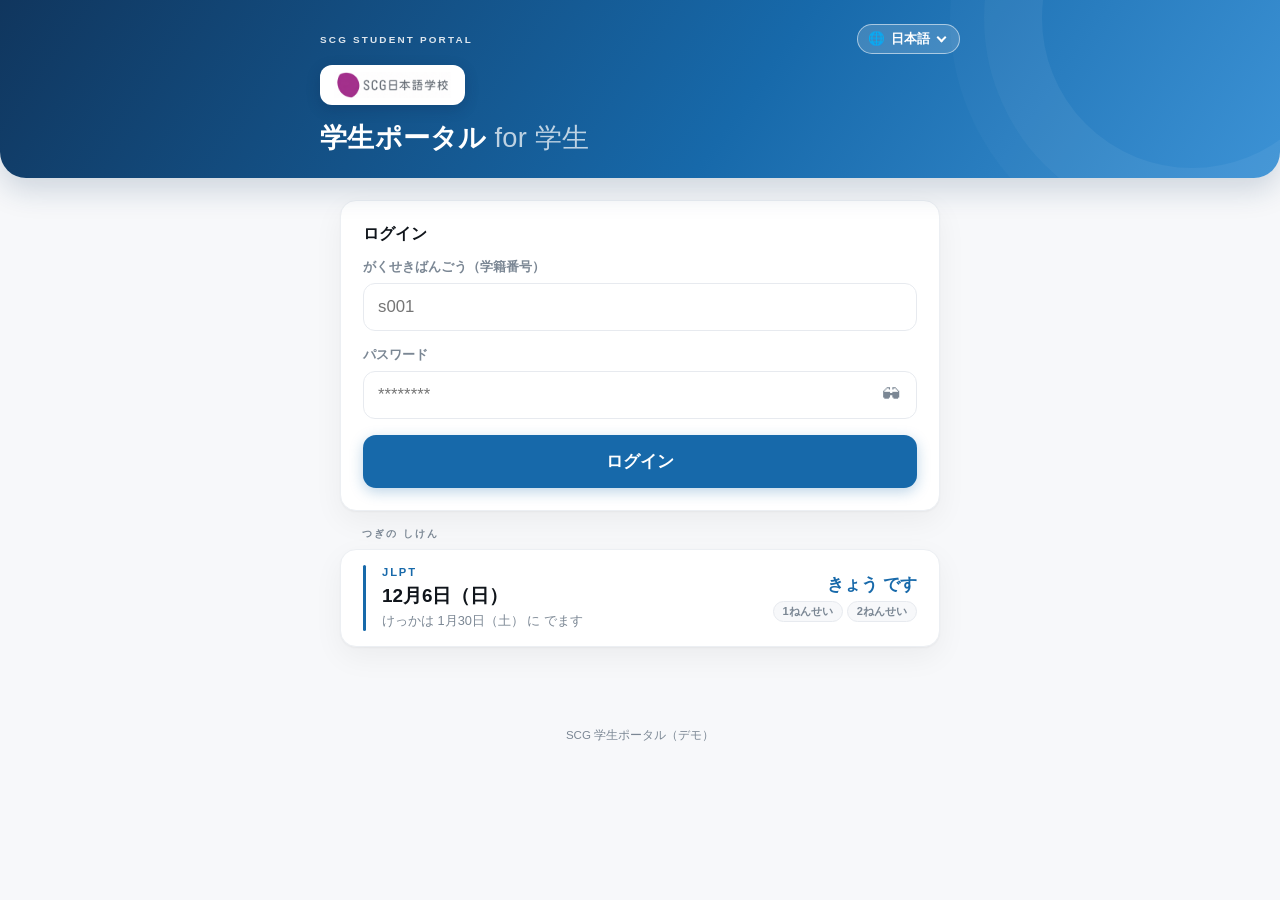
==== commit 8b311eb8: "パスワードに「目」を付けた（押すと入力中の文字が見える） きあ依頼:「パスワードなんだけど。目のマークを押したら、入力してるパスが見えるようにしてください」  ■ 共通部品にした（assets/pw-" ====
--- a/src/index.html
+++ b/src/index.html
@@ -63,7 +63,7 @@
         <span class="txt">
           <span class="sb">Quiz</span>
           <span class="nm" data-i18n="my.quiz">テストを うける</span>
-          <span class="ds" data-i18n="my.quiz.ds">2つから えらぶ もんだい。すぐに てんすうが でます</span>
+          <span class="ds" data-i18n="my.quiz.ds">せんたくしから えらぶ もんだい。すぐに てんすうが でます</span>
         </span>
         <span class="go"></span>
       </button>
@@ -121,8 +121,8 @@
         <div class="track"><div class="fill" id="qfill" style="width:0%"></div></div>
       </div>
       <div class="prompt" id="qprompt"></div>
-      <button class="choice" id="ch-a"><span class="mark">A</span><span id="ch-a-txt"></span></button>
-      <button class="choice" id="ch-b"><span class="mark">B</span><span id="ch-b-txt"></span></button>
+      <!-- 選択肢は設問ごとに数が変わる（実データは3〜4択が多い）ので、ここに描き込む -->
+      <div id="choices"></div>
       <button class="btn" id="btn-next" disabled style="margin-top:6px;">つぎへ</button>
       <!-- 下書きの保存ぐあい。「保存済み」と「提出」は別物なので、ここでは提出とは言わない -->
       <div class="savest" id="savest" hidden></div>
@@ -1127,7 +1127,9 @@
 <div class="toast" id="toast" role="status" aria-live="polite"></div>
 
 <script src="assets/exam-dates.js"></script>
+<script src="assets/ruby.js"></script>
 <script src="assets/i18n.js"></script>
+<script src="assets/pw-eye.js"></script>
 <script src="assets/api.js"></script>
 <script src="assets/surveys.js"></script>
 <script>
@@ -1217,23 +1219,45 @@
   $("my-class").textContent = p.class_name || t("my.noclass");
   $("my-no").textContent = p.student_no;
   show("scr-mypage"); clearMsg("my-msg");
-  try{ await loadSurveyMap(); renderSurveyBadge(); }catch(e){ /* バッジなしで続行 */ }
-}
-
-/* ---- テスト一覧 ---- */
+  try{ await loadSurveyRounds(); renderSurveyBadge(); }catch(e){ /* バッジなしで続行 */ }
+}
+
+/* ---- テスト一覧 ----
+   2026-09-11: 実施回（quiz_runs）で開いた回も出す。いままでの is_open は
+   「臨時で全員に開く」予備の手段として残る。★同じ quiz_set_id が両方に出たら
+   実施回のほうを残す（誰が・いつ閉じるかが分かるほうを優先）。
+   実施回には締切（closes_at）がある＝残り時間を出す。★閉じたかどうかの判定は
+   サーバー側なので、ここでは表示するだけ。時計代わりに使って提出を止めたりしない。 */
+function quizMinutesLeft(iso){
+  return Math.max(1, Math.ceil((new Date(iso) - Date.now()) / 60000));
+}
+// 実施回から入った時だけ p_run_id を足す（is_open から入った時は渡さない＝今までどおり動く）
+function withRun(args){ if(quizSet && quizSet.run_id) args.p_run_id = quizSet.run_id; return args; }
 $("btn-gotest").onclick = async ()=>{
   show("scr-quizlist"); clearMsg("list-msg");
   $("quiz-list").innerHTML = "<div style='color:var(--sub);padding:18px 22px;'>"+t("q.loading")+"</div>";
   try{
-    const sets = await api.get("/rest/v1/quiz_sets?select=id,title,lesson&is_open=eq.true&order=created_at.desc");
-    if(!sets.length){ $("quiz-list").innerHTML="<div style='color:var(--sub);padding:18px 22px;'>"+t("q.none")+"</div>"; return; }
+    const [sets, runs] = await Promise.all([
+      api.get("/rest/v1/quiz_sets?select=id,title,lesson&is_open=eq.true&order=created_at.desc"),
+      api.rpc("my_open_runs", {}),
+    ]);
+    const byId = new Map();
+    sets.forEach(s=>byId.set(s.id, { id:s.id, title:s.title, lesson:s.lesson, run_id:null, closes_at:null }));
+    runs.forEach(r=>byId.set(r.quiz_set_id, { id:r.quiz_set_id, title:r.title, lesson:r.lesson, run_id:r.run_id, closes_at:r.closes_at }));
+    // 締切が近いものを上に。締切の無いもの（is_open のみ）はうしろへ
+    const list = [...byId.values()].sort((a,b)=>{
+      if(a.closes_at && b.closes_at) return new Date(a.closes_at) - new Date(b.closes_at);
+      return a.closes_at ? -1 : (b.closes_at ? 1 : 0);
+    });
+    if(!list.length){ $("quiz-list").innerHTML="<div style='color:var(--sub);padding:18px 22px;'>"+t("q.none")+"</div>"; return; }
     $("quiz-list").innerHTML = "";
-    sets.forEach(s=>{
+    list.forEach(s=>{
       const b=document.createElement("button");
       b.className="row"; b.style.setProperty("--c","#1769aa");
+      const left = s.closes_at ? "<span class='ds'>"+t("q.left",{n:quizMinutesLeft(s.closes_at)})+"</span>" : "";
       b.innerHTML = "<span class='bar'></span><span class='txt'>"+
         "<span class='sb'>"+(s.lesson||"Quiz")+"</span>"+
-        "<span class='nm'>"+s.title+"</span></span><span class='go'></span>";
+        "<span class='nm'>"+s.title+"</span>"+left+"</span><span class='go'></span>";
       b.onclick = ()=>startQuiz(s);
       $("quiz-list").appendChild(b);
     });
@@ -1290,10 +1314,8 @@
       if(chosen === undefined){ draft.pending.delete(qid); continue; }
       draftShow("saving");
       try{
-        await api.rpc("save_draft", {
-          p_quiz_set_id: quizSet.id, p_question_id: qid,
-          p_chosen: chosen, p_client_seq: draft.seq,
-        });
+        await api.rpc("save_draft", withRun({ p_quiz_set_id: quizSet.id, p_question_id: qid,
+                                              p_chosen: chosen, p_client_seq: draft.seq }));
         draft.pending.delete(qid);
         draft.saved[qid] = chosen;
         draftWriteLocal();
@@ -1379,7 +1401,15 @@
   draft = { key:draftKey(s.id), seq:0, saved:{}, pending:new Set(), flushing:false, everFailed:false };
   $("savest").hidden = true;
   try{
-    questions = await api.get("/rest/v1/questions?select=id,seq,prompt,choice_a,choice_b&quiz_set_id=eq."+s.id+"&order=seq");
+    // 選択肢は別表（数が設問ごとに違う）。1回の問い合わせでまとめて取る
+    questions = await api.get("/rest/v1/questions?select=id,seq,prompt,question_choices(idx,label)"
+                              + "&quiz_set_id=eq."+s.id+"&order=seq");
+    if(!questions.length){ err("list-msg",t("q.noq")); return; }
+    questions.forEach(q=>{
+      q.choices = (q.question_choices||[]).slice().sort((x,y)=>x.idx-y.idx);
+    });
+    // 選択肢が無い設問は出さない（出しても答えられない）
+    questions = questions.filter(q=>q.choices.length >= 2);
     if(!questions.length){ err("list-msg",t("q.noq")); return; }
     questions = shuffleForStudent(questions, s.id);   // 学生ごとに出題順を変える（seq は各設問が持ったまま）
     away = { n:0, ms:0, since:0 };
@@ -1411,40 +1441,69 @@
     if(draft.pending.size) draftFlush();
   }catch(e){ err("list-msg", e.message); }
 }
+const MARKS = "ABCDEFGHIJKL";           // 画面に出す記号。位置を表すだけで、保存する番号とは別
+
+/* 選択肢の並び順を学生ごとに変える。★返すのは「表示する順に並べた元の番号」。
+   出題順と同じ考え方で、種は「学生 + 設問」。同じ人が開き直すと同じ並びになるので、
+   途中保存から戻ったときに選んだものが動かない。 */
+function choiceOrder(q){
+  const idxs = q.choices.map(c=>c.idx);
+  const me = (api.profile && api.profile.id) || "";
+  if(!me || idxs.length < 2) return idxs;
+  const rnd = rngFrom(seedFrom(me + "#" + q.id));
+  const a = idxs.slice();
+  for(let i=a.length-1;i>0;i--){
+    const j = Math.floor(rnd() * (i+1));
+    const tmp = a[i]; a[i] = a[j]; a[j] = tmp;
+  }
+  return a;
+}
+
 function render(){
   clearMsg("quiz-msg");
   const q=questions[cur];
   $("qnum").textContent = (cur+1)+" / "+questions.length;
   $("qfill").style.width = (cur/questions.length*100)+"%";
-  $("qprompt").textContent = t("q.prompt") + q.prompt;
-  $("ch-a-txt").textContent = q.choice_a;
-  $("ch-b-txt").textContent = q.choice_b;
-  ["ch-a","ch-b"].forEach(id=>$(id).classList.remove("sel"));
-  const chosen = answers[q.id];
-  if(chosen==="a")$("ch-a").classList.add("sel");
-  if(chosen==="b")$("ch-b").classList.add("sel");
-  $("btn-next").disabled = !chosen;
+  // ★設問文は ${漢字}(よみ) を含むので rubyHtml を通す（中でエスケープしてからタグに戻す）
+  $("qprompt").innerHTML = escHtml(t("q.prompt")) + rubyHtml(q.prompt);
+
+  const chosen = answers[q.id];                 // ★元の番号。画面の位置ではない
+  const box = $("choices");
+  box.innerHTML = "";
+  choiceOrder(q).forEach((idx, pos)=>{
+    const c = q.choices.find(x=>x.idx===idx);
+    const b = document.createElement("button");
+    b.type = "button";
+    b.className = "choice" + (chosen===idx ? " sel" : "");
+    b.setAttribute("data-idx", idx);
+    const m = document.createElement("span"); m.className = "mark"; m.textContent = MARKS[pos] || (pos+1);
+    const s = document.createElement("span"); setRuby(s, c ? c.label : "");   // 選択肢にもルビが入りうる
+    b.appendChild(m); b.appendChild(s);
+    b.onclick = ()=>{ draftRecord(q.id, idx); render(); };
+    box.appendChild(b);
+  });
+
+  $("btn-next").disabled = (chosen === undefined);
   $("btn-next").textContent = (cur===questions.length-1) ? t("q.submit") : t("q.next");
 }
-$("ch-a").onclick=()=>{ draftRecord(questions[cur].id,"a"); render(); };
-$("ch-b").onclick=()=>{ draftRecord(questions[cur].id,"b"); render(); };
 $("btn-next").onclick = async ()=>{
   if(cur < questions.length-1){ cur++; render(); return; }
   $("btn-next").disabled=true; $("btn-next").textContent=t("q.sending");
   try{
     // 提出の前に、未送信の下書きを送り切る（送れなくても提出そのものは進める）
     await draftFlush();
-    const r = await api.rpc("submit_attempt",{
-      p_quiz_set_id: quizSet.id, p_answers: answers,
-      p_duration_ms: Date.now()-startedAt,
-    });
+    const r = await api.rpc("submit_attempt", withRun({ p_quiz_set_id: quizSet.id,
+      p_answers: answers, p_duration_ms: Date.now()-startedAt }));
     // 提出できたので下書きは捨てる。失敗しても提出は成立しているので握りつぶす
     draftClearLocal(quizSet.id);
     try{ await api.rpc("discard_drafts",{ p_quiz_set_id: quizSet.id }); }catch(e){}
     $("savest").hidden = true;
     showResult(r);
   }catch(e){
-    err("quiz-msg",t("q.fail",{msg:e.message}));
+    // ★実施回の締切切れは assert_run_open() の生の英文メッセージが返る。
+    //   閉じたかどうかの判定はサーバー側＝ここでは言い方を変えるだけ（画面の時計では止めない）
+    const closed = quizSet.run_id && /^(run is closed|run has not started|run was cancelled|no such run|not a target of this run|run does not belong to this quiz set)$/.test(e.message||"");
+    err("quiz-msg", closed ? t("q.timeup") : t("q.fail",{msg:e.message}));
     $("btn-next").disabled=false; $("btn-next").textContent=t("q.submit");
   }
 };
@@ -1455,58 +1514,85 @@
   const list=$("r-list"); list.innerHTML="";
   r.results.forEach(item=>{
     const q = questions.find(x=>x.seq===item.seq);
+    if(!q) return;                                   // 出題しなかった設問は結果にも出さない
     const row=document.createElement("div"); row.className="rrow";
-    const correctTxt = item.correct==="a" ? q.choice_a : q.choice_b;
+    const hit = q.choices.find(c=>c.idx===item.correct);
+    const correctTxt = hit ? hit.label : "";
+    // 🔴 ここは以前、設問文と正解を**素のまま**innerHTML に入れていた（タグがそのまま効く状態）。
+    //    出題画面は textContent で安全だったのに、結果画面だけ穴が開いていた。
+    //    ルビ対応にあわせて、設問文も正解も必ず rubyHtml を通す（中でエスケープしてから戻す）。
     row.innerHTML =
       "<span class='rmark "+(item.is_correct?"ok'>○":"ng'>✕")+"</span>"+
-      "<div class='rbody'>"+item.seq+". "+q.prompt+"<br>"+t("r.ans")+"<span class='ans'>"+correctTxt+"</span></div>";
+      "<div class='rbody'>"+item.seq+". "+rubyHtml(q.prompt)+"<br>"+escHtml(t("r.ans"))+
+      "<span class='ans'>"+rubyHtml(correctTxt)+"</span></div>";
     list.appendChild(row);
   });
   show("scr-result");
 }
 $("btn-r-home").onclick=goMyPage;
 
-/* ---- アンケート（定義は assets/surveys.js・回答は survey_responses） ---- */
-let surveyMap = {};      // survey_key → {answers, submitted_at}（ログイン本人の分だけ。RLSが他人の行を返さない）
-let curSurvey = null;
-async function loadSurveyMap(){
-  const rows = await api.get("/rest/v1/survey_responses?select=survey_key,answers,submitted_at");
-  surveyMap = {};
-  rows.forEach(r=>{ surveyMap[r.survey_key] = r; });
+/* ---- アンケート（定義は assets/surveys.js・回答は survey_responses） ----
+   2026-09-11 に「回（round）」経由へ変更。1人1本の上書きをやめ、回ごとに1本へ。
+   ★学生に出すのは my_open_survey_rounds() が返した回だけ。中身（質問文など）は
+     survey_key で SURVEYS（定義）から引く。定義が見つからない回は出さない
+     （画面が空白になるより安全）。同じアンケートが複数の回で出ることがあるので、
+     回の題名（title）を添えて見分けられるようにする。ただし「常設」は内部名なので出さない。 */
+let openRounds = [];      // [{round_id,survey_key,title,opens_at,closes_at,def}]（def=SURVEYS の該当項目）
+let respByRound = {};     // round_id → {answers, submitted_at}（ログイン本人の分だけ。RLSが他人の行を返さない）
+let curRound = null;
+async function loadSurveyRounds(){
+  const [rounds, rows] = await Promise.all([
+    api.rpc("my_open_survey_rounds", {}),
+    api.get("/rest/v1/survey_responses?select=round_id,survey_key,answers,submitted_at"),
+  ]);
+  respByRound = {};
+  rows.forEach(r=>{ if(r.round_id) respByRound[r.round_id] = r; });
+  openRounds = rounds.map(r=>({ ...r, def: SURVEYS.find(s=>s.key===r.survey_key) })).filter(r=>r.def);
 }
 function renderSurveyBadge(){
-  const n = SURVEYS.filter(s=>surveyMap[s.key]).length, tot = SURVEYS.length, b = $("survey-done-badge");
+  const tot = openRounds.length, n = openRounds.filter(r=>respByRound[r.round_id]).length, b = $("survey-done-badge");
   b.hidden = (n===0);
-  b.textContent = (n===tot) ? t("sv.badge.all") : t("sv.badge.n",{n:n,t:tot});
+  b.textContent = (tot>0 && n===tot) ? t("sv.badge.all") : t("sv.badge.n",{n:n,t:tot});
 }
 function fmtDay(iso){ const d=new Date(iso); return (d.getMonth()+1)+"/"+d.getDate(); }
 /* 一覧: まだ答えていないもの → 答えたもの（ていしゅつ済みバッジ）の順に並べる */
 function renderSurveyList(){
   const list=$("survey-list"); list.innerHTML="";
-  const todo = SURVEYS.filter(s=>!surveyMap[s.key]);
-  const done = SURVEYS.filter(s=> surveyMap[s.key]);
-  todo.concat(done).forEach(s=>{
-    const d = surveyMap[s.key];
+  if(!openRounds.length){ list.innerHTML="<div style='color:var(--sub);padding:18px 22px;'>"+t("sv.none")+"</div>"; return; }
+  const todo = openRounds.filter(r=>!respByRound[r.round_id]);
+  const done = openRounds.filter(r=> respByRound[r.round_id]);
+  todo.concat(done).forEach(r=>{
+    const d = respByRound[r.round_id], s = r.def;
+    // ★「常設」は内部用の名前（学生には意味がない）ので出さない。それ以外の題名は見分けるために添える
+    const roundLabel = (r.title && r.title !== "常設") ? "　・　"+r.title : "";
     const b=document.createElement("button");
     b.className = "row" + (d ? " done" : "");
     b.style.setProperty("--c", s.color);
     b.innerHTML = "<span class='bar'></span><span class='txt'>"+
       "<span class='sb'>"+s.sb+"</span>"+
-      "<span class='nm'>"+tx(s.title)+(d ? " <span class='badge-done'>"+t("sv.done")+"</span>" : "")+"</span>"+
+      "<span class='nm'>"+tx(s.title)+roundLabel+(d ? " <span class='badge-done'>"+t("sv.done")+"</span>" : "")+"</span>"+
       "<span class='ds'>"+(d ? t("sv.doneds",{d:fmtDay(d.submitted_at)}) : tx(s.desc))+"</span>"+
       "</span><span class='go'></span>";
-    b.onclick = ()=>openSurvey(s);
+    b.onclick = ()=>openSurvey(r);
     list.appendChild(b);
   });
 }
-$("btn-gosurvey").onclick = ()=>{ clearMsg("surveylist-msg"); renderSurveyList(); show("scr-surveylist"); };
+$("btn-gosurvey").onclick = async ()=>{
+  clearMsg("surveylist-msg"); show("scr-surveylist");
+  $("survey-list").innerHTML = "<div style='color:var(--sub);padding:18px 22px;'>"+t("q.loading")+"</div>";
+  try{ await loadSurveyRounds(); renderSurveyBadge(); renderSurveyList(); }
+  catch(e){ $("survey-list").innerHTML=""; err("surveylist-msg", e.message); }
+};
 $("btn-survey-back").onclick = ()=>{ clearMsg("surveylist-msg"); renderSurveyList(); show("scr-surveylist"); };
 
 /* 回答画面: 定義の q[] から入力欄を組み立てる。提出済みなら前回の答えを入れておく */
-function openSurvey(s){
-  curSurvey = s; clearMsg("survey-msg");
-  const prev = surveyMap[s.key] ? (surveyMap[s.key].answers || {}) : null;
-  $("survey-title").textContent = tx(s.title);
+function openSurvey(r){
+  curRound = r; clearMsg("survey-msg");
+  const s = r.def;
+  const prevRow = respByRound[r.round_id];
+  const prev = prevRow ? (prevRow.answers || {}) : null;
+  const roundLabel = (r.title && r.title !== "常設") ? "　・　"+r.title : "";
+  $("survey-title").textContent = tx(s.title) + roundLabel;
   $("survey-intro").innerHTML = tx(s.intro);
   const box=$("survey-fields"); box.innerHTML="";
   s.q.forEach((q,i)=>{
@@ -1536,19 +1622,21 @@
   show("scr-survey");
 }
 $("btn-survey-submit").onclick = async ()=>{
-  const s = curSurvey; if(!s) return;
+  const r = curRound; if(!r) return;
+  const s = r.def;
   const ans = {}; let filled = 0;
   s.q.forEach(q=>{ const v = $("sv-"+q.k).value.trim(); ans[q.k] = v; if(v) filled++; });
   if(!filled){ err("survey-msg",t("sv.min1")); return; }
   const btn=$("btn-survey-submit");
   btn.disabled=true; btn.textContent=t("q.sending");
   try{
-    // student_id は送らない（DB側の既定値 auth.uid() = ログイン本人に固定される）
+    // student_id は送らない（DB側の既定値 auth.uid() = ログイン本人に固定される）。
+    // 🔴 一意制約は (student_id, round_id)。1人1本ではなく回ごとに1本
     const now = new Date().toISOString();
-    await api.upsert("survey_responses","student_id,survey_key",{
-      survey_key: s.key, answers: ans, submitted_at: now,
+    await api.upsert("survey_responses","student_id,round_id",{
+      round_id: r.round_id, survey_key: s.key, answers: ans, submitted_at: now,
     });
-    surveyMap[s.key] = { survey_key: s.key, answers: ans, submitted_at: now };
+    respByRound[r.round_id] = { round_id: r.round_id, survey_key: s.key, answers: ans, submitted_at: now };
     renderSurveyBadge(); renderSurveyList(); show("scr-surveylist");
     info("surveylist-msg",t("sv.received",{title:tx(s.title)}));
   }catch(e){
@@ -1562,18 +1650,22 @@
 window.addEventListener("sp:lang", ()=>{
   // 静的な文言は applyI18n() が貼り替え済み。ここでは JS が組み立てた部分だけ描き直す
   renderExams();                    // 日付の書き方が言語で変わるので必ず組み直す
-  if(!$("scr-mypage").hidden && api.profile){
-    $("my-name").textContent = t("my.san",{name:api.profile.display_name});
-    $("my-class").textContent = api.profile.class_name || t("my.noclass");
+  if(api.profile){
+    // ★バッジは**画面が隠れていても**貼り替える。マイページ以外（アンケート一覧など）で
+    //   言語を変えて戻ると、バッジだけ前の言語が残っていた（2026-09-11 に検査で発覚）。
     renderSurveyBadge();
+    if(!$("scr-mypage").hidden){
+      $("my-name").textContent = t("my.san",{name:api.profile.display_name});
+      $("my-class").textContent = api.profile.class_name || t("my.noclass");
+    }
   }
   if(!$("scr-quiz").hidden && questions.length) render();
   if(!$("scr-result").hidden && lastResult) showResult(lastResult);
   if(!$("scr-surveylist").hidden) renderSurveyList();
-  if(!$("scr-survey").hidden && curSurvey){
-    const keep={}; curSurvey.q.forEach(q=>{ const el=$("sv-"+q.k); if(el) keep[q.k]=el.value; });
-    openSurvey(curSurvey);                                       // 今の言語で組み直し
-    curSurvey.q.forEach(q=>{ if(keep[q.k]) $("sv-"+q.k).value=keep[q.k]; });   // 入力途中の値は残す
+  if(!$("scr-survey").hidden && curRound){
+    const keep={}; curRound.def.q.forEach(q=>{ const el=$("sv-"+q.k); if(el) keep[q.k]=el.value; });
+    openSurvey(curRound);                                        // 今の言語で組み直し
+    curRound.def.q.forEach(q=>{ if(keep[q.k]) $("sv-"+q.k).value=keep[q.k]; });   // 入力途中の値は残す
   }
 });
 
--- a/src/assets/app.css
+++ b/src/assets/app.css
@@ -119,8 +119,14 @@
 .fill{height:100%;background:linear-gradient(90deg,var(--blue),var(--blue-l));border-radius:6px;transition:width .25s;}
 /* white-space:pre-line = 改行だけ活かす（連続スペースは畳む）。ヨリソルから移す設問は
    「A：…／B：…」の会話が改行で分かれているため。1行の設問には影響しない（2026-09-05） */
-.prompt{font-size:clamp(1.08rem,4.7vw,1.3rem);line-height:1.95;margin-bottom:20px;font-weight:700;
+.prompt{font-size:clamp(1.08rem,4.7vw,1.3rem);line-height:2.15;margin-bottom:20px;font-weight:700;
   white-space:pre-line;}
+/* ── ルビ（設問の ${漢字}(よみ) から作る）──
+   ★行間を少し広げてあるのは、ルビが上の行にぶつかると読めなくなるため。
+     ルビが無い設問でも同じ行間になるが、詰まって見えるより読み違いが起きないほうが大事。 */
+ruby{ruby-position:over;}
+rt{font-size:.5em;font-weight:600;color:var(--sub);letter-spacing:0;line-height:1.1;}
+.choice rt{font-size:.46em;}
 .choice{display:flex;align-items:center;gap:14px;width:100%;background:#fff;border:1.5px solid var(--line);
   border-radius:14px;padding:17px 16px;font-size:clamp(1.05rem,4.6vw,1.25rem);font-weight:700;
   font-family:inherit;color:var(--ink);cursor:pointer;margin-bottom:12px;text-align:left;
@@ -252,3 +258,16 @@
 body.projector .exam .eg{font-size:clamp(.85rem,1.5vw,1.2rem);padding:4px 14px;}
 body.projector .exam-none{font-size:clamp(1.1rem,2.4vw,1.8rem);padding:40px 22px;}
 @media (min-width:900px){ body.projector main{max-width:1100px;} }
+
+/* パスワードの「目」（2026-09-12）。assets/pw-eye.js が使う。
+   🔴 入力欄の**中**に重ねる。横に並べると .field input{width:100%} で欄が縮んで崩れる
+      （2026-09-11 にチェックボックスで同じ崩れ方を踏んでいる）。 */
+.pwwrap{position:relative;}
+.pwwrap input{padding-right:52px;}            /* 目のボタンの下に文字が潜らないように */
+.pwbtn{position:absolute;right:6px;top:50%;transform:translateY(-50%);
+  width:40px;height:40px;display:flex;align-items:center;justify-content:center;
+  background:none;border:0;border-radius:10px;padding:0;cursor:pointer;
+  font-size:1.15rem;line-height:1;color:var(--sub);
+  -webkit-tap-highlight-color:transparent;}
+.pwbtn:hover{background:rgba(0,0,0,.06);}
+.pwbtn:active{transform:translateY(-50%) scale(.92);}
